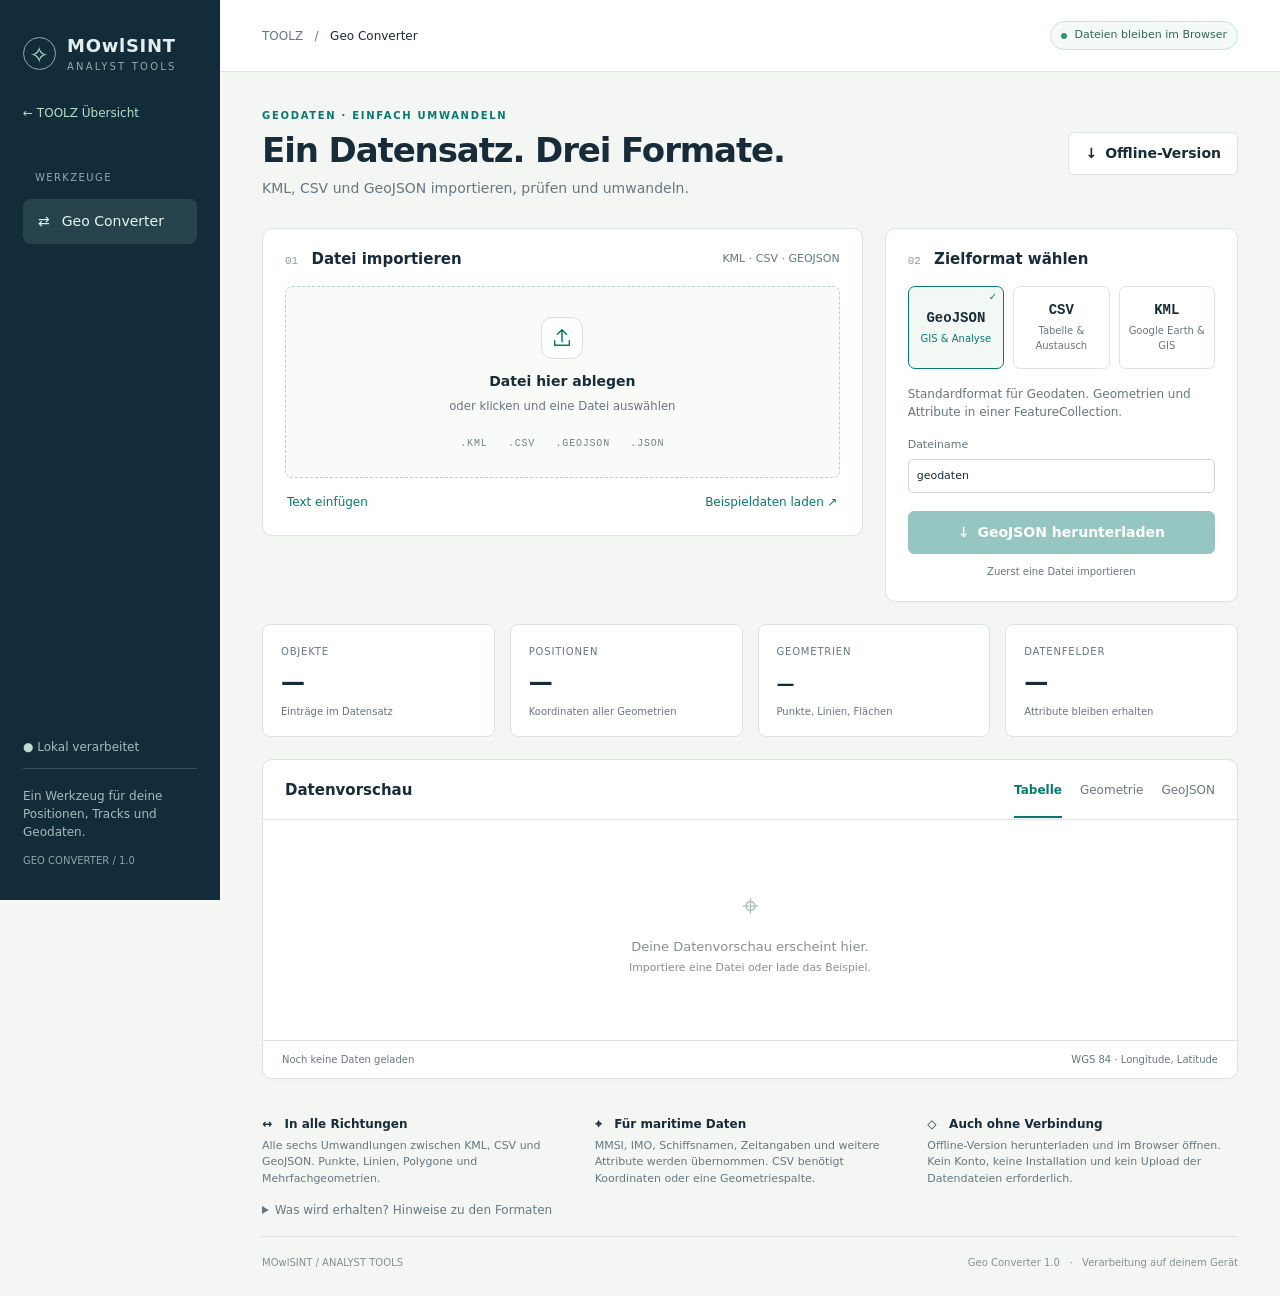
==== geo-converter/index.html @ c8c090a1 "Add Geo Converter for KML, CSV and GeoJSON to Toolz" ====
<!doctype html>
<html lang="de"><head><meta charset="utf-8"><meta name="viewport" content="width=device-width,initial-scale=1"><meta name="description" content="KML, CSV und GeoJSON im Browser umwandeln. Für Positionen, Schiffstracks und Geodaten. Auch offline."><title>MOwlSINT · Geo Converter</title>
<style>
:root{--ink:#172b38;--muted:#667780;--teal:#08796e;--mint:#e3f1eb;--line:#dce3e2;--paper:#f4f6f4;--orange:#e79540;--white:#fff;--nav:#122c39}*{box-sizing:border-box}body{margin:0;font:14px/1.5 system-ui,-apple-system,Segoe UI,sans-serif;color:var(--ink);background:var(--paper)}button,input,select,textarea{font:inherit}button,select{cursor:pointer}button{transition:background .15s,transform .15s}button:focus-visible,a:focus-visible,input:focus-visible,select:focus-visible,textarea:focus-visible{outline:3px solid #ecab61;outline-offset:3px}button:disabled{cursor:not-allowed;opacity:.42}button:hover:not(:disabled){filter:brightness(.96)}.layout{display:grid;grid-template-columns:220px 1fr;min-height:100vh}aside{background:var(--nav);color:#e5eeef;padding:32px 23px;display:flex;flex-direction:column;position:fixed;width:220px;inset:0 auto 0 0}.brand{display:flex;align-items:center;gap:11px;font-size:18px;letter-spacing:.04em;font-weight:750}.mark{width:33px;height:33px;border:1px solid #88afa7;border-radius:50%;display:grid;place-items:center;font-size:23px;color:#b4ddca}.brand small{display:block;font:10px/1.5 system-ui;letter-spacing:.22em;color:#97aaaF}.portal-link{color:inherit;text-decoration:none}.portal-link:hover{text-decoration:underline}.portal-back{display:block;font-size:12px;margin-top:30px;color:#b4ddca}.side-label{font-size:10px;letter-spacing:.14em;color:#93a8b2;margin:48px 12px 14px}.side-item{background:#26434b;color:#e5f6ee;padding:12px 15px;border-radius:7px;display:flex;gap:12px;align-items:center}.side-bottom{margin-top:auto;font-size:12px;color:#a9babe}.side-bottom p{padding-top:18px;border-top:1px solid #35505a}.badge{display:inline-flex;align-items:center;gap:7px;font-size:11px;border-radius:20px;padding:5px 10px;border:1px solid #cde0d9;color:#346558;background:#f4faf7}.badge:before{content:'';height:6px;width:6px;background:#339575;border-radius:50%}main{grid-column:2;min-width:0}header{height:72px;background:#fff;border-bottom:1px solid var(--line);padding:0 42px;display:flex;align-items:center;justify-content:space-between}.crumb{font-size:12px;color:var(--muted)}.crumb b{color:var(--ink);font-weight:500}.content{max-width:1450px;margin:auto;padding:36px 42px 26px}.eyebrow{font-size:10px;letter-spacing:.17em;color:var(--teal);font-weight:750;text-transform:uppercase}h1{font-size:34px;letter-spacing:-1.1px;margin:7px 0 7px;font-weight:650;line-height:1.2}.intro{display:flex;align-items:center;justify-content:space-between;gap:20px;margin-bottom:29px}.intro p{margin:0;color:var(--muted)}.btn{border:1px solid var(--line);background:#fff;color:var(--ink);padding:10px 16px;border-radius:6px;font-weight:600;display:inline-flex;align-items:center;justify-content:center;gap:8px;text-decoration:none}.btn.primary{background:var(--teal);border-color:var(--teal);color:white}.btn.ghost{background:transparent}.btn.small{padding:6px 11px;font-size:12px}.workspace{display:grid;grid-template-columns:minmax(0,1.7fr) minmax(290px,1fr);gap:22px;align-items:start}.card{background:#fff;border:1px solid var(--line);border-radius:10px;overflow:hidden;box-shadow:0 2px 2px #182e3903}.card-head{padding:19px 22px 16px;display:flex;justify-content:space-between;align-items:center;gap:15px}.card-head h2{font-size:15px;margin:0;font-weight:650}.step{color:#8b9c9f;font:11px ui-monospace,monospace;margin-right:8px}.card-body{padding:0 22px 22px}.drop{padding:30px 18px 25px;border:1.5px dashed #becfca;border-radius:7px;display:block;text-align:center;background:#f9fbf9;cursor:pointer}.drop.over{background:var(--mint);border-color:var(--teal)}.upload-icon{margin:0 auto 12px;width:42px;height:42px;border:1px solid #d7e3de;background:#fff;border-radius:11px;display:grid;place-items:center;color:var(--teal);font-size:24px}.drop strong{font-size:14px;display:block;font-weight:600}.drop small{display:block;margin:6px 0 15px;color:var(--muted)}.formats{font:10px ui-monospace,monospace;letter-spacing:.08em;color:#6f8581}.hidden{display:none!important}.upload-tools{display:flex;justify-content:space-between;align-items:center;margin-top:13px;gap:10px}.text-button{border:0;background:none;color:var(--teal);padding:2px;font-size:12px}.hint{font-size:11px;color:var(--muted)}.file-summary{margin-top:17px;padding:13px;background:#f4f8f5;border:1px solid #dce9df;border-radius:6px;display:flex;align-items:center;justify-content:space-between;gap:10px}.file-summary strong{font-size:12px;word-break:break-all}.file-summary small{display:block;color:var(--muted);font-size:11px;margin-top:2px}.status{font-size:12px;color:#376f5a}.notice{font-size:12px;background:#fff6e8;color:#82521b;border:1px solid #eed7b3;padding:12px 14px;border-radius:6px;margin-top:14px;white-space:pre-line;max-height:170px;overflow:auto}.notice.error{color:#8d3933;background:#fff0ed;border-color:#eecac2}.mapping{margin-top:17px;border-top:1px solid var(--line);padding-top:15px}.mapping h3{font-size:12px;margin:0 0 9px}.form-grid{display:grid;grid-template-columns:1fr 1fr;gap:10px}label.field{font-size:11px;color:var(--muted);display:grid;gap:5px}select,input[type=text]{border:1px solid #ccd6d4;border-radius:5px;background:white;color:var(--ink);padding:8px;width:100%;min-width:0}.mapping .btn{margin-top:12px}textarea{width:100%;min-height:130px;border:1px solid var(--line);border-radius:6px;padding:11px;resize:vertical;font:12px ui-monospace,monospace}.paste{margin-top:15px}.export-options{display:grid;grid-template-columns:repeat(3,1fr);gap:9px}.format{border:1px solid var(--line);background:white;border-radius:7px;padding:15px 5px;text-align:center;color:var(--muted)}.format strong{display:block;font:600 14px ui-monospace,monospace;color:var(--ink)}.format small{font-size:10px;display:block;margin-top:5px}.format.active{border:1.5px solid var(--teal);background:#f2f8f4;color:var(--teal);position:relative}.format.active:after{content:'✓';position:absolute;right:6px;top:2px;font-size:10px}.export-details{font-size:12px;color:var(--muted);margin:16px 0;min-height:36px}.export-field{margin-bottom:14px}.export-card .primary{width:100%;margin-top:4px}.export-foot{text-align:center;margin-top:10px;font-size:10px;color:var(--muted)}.stats{display:grid;grid-template-columns:repeat(4,1fr);gap:15px;margin:22px 0}.stat{border:1px solid var(--line);border-radius:8px;background:white;padding:15px 18px}.stat .label{font-size:10px;letter-spacing:.08em;text-transform:uppercase;color:var(--muted)}.stat strong{display:block;font-size:24px;font-weight:600;margin-top:3px}.stat small{font-size:10px;color:var(--muted)}.preview .card-head{border-bottom:1px solid var(--line);padding-bottom:0;align-items:center}.tabs{display:flex;gap:18px}.tab{border:0;background:none;color:var(--muted);padding:0 0 17px;font-size:12px;border-bottom:2px solid transparent}.tab.active{color:var(--teal);border-color:var(--teal);font-weight:600}.preview .card-head h2{padding-bottom:17px}.table-wrap{overflow:auto;max-height:340px;min-height:220px}table{border-collapse:collapse;width:100%;white-space:nowrap;font-size:12px;text-align:left}th{position:sticky;top:0;background:#f6f8f6;z-index:1;font-size:10px;letter-spacing:.03em;color:#677c80;font-weight:600}td,th{padding:11px 17px;border-bottom:1px solid #eef1ef;max-width:260px;text-overflow:ellipsis;overflow:hidden}td{font:11px ui-monospace,monospace}td:first-child{color:var(--muted)}.empty{display:grid;place-items:center;text-align:center;min-height:220px;color:#83928f;font-size:13px;padding:25px}.empty span{font-size:30px;color:#b0bfba;display:block;margin-bottom:9px}.preview-foot{display:flex;justify-content:space-between;padding:11px 19px;border-top:1px solid var(--line);font-size:10px;color:var(--muted);gap:15px}.code-preview{margin:0;padding:17px;font:11px/1.6 ui-monospace,monospace;white-space:pre-wrap;overflow:auto;max-height:340px;min-height:220px;background:#fafcfb}.geometry-view{position:relative;background:#f6f9f7;min-height:260px}.geometry-view svg{display:block;width:100%;height:285px}.geometry-note{position:absolute;bottom:10px;left:15px;font:10px ui-monospace,monospace;color:#627b74}.help{margin-top:22px;display:grid;grid-template-columns:repeat(3,1fr);gap:22px}.help div{padding:14px 0}.help h3{font-size:12px;margin:0 0 5px;font-weight:650}.help p{font-size:11px;color:var(--muted);margin:0}.footer{display:flex;justify-content:space-between;font-size:10px;color:#83928f;border-top:1px solid var(--line);padding-top:18px;margin-top:17px}.screen-reader{position:absolute;clip:rect(0,0,0,0);width:1px;height:1px;overflow:hidden}.busy{pointer-events:none;opacity:.6}details{font-size:12px;color:var(--muted)}summary{cursor:pointer}.rights{margin-top:10px;font-size:10px;color:#8fa4aa} @media(min-width:1600px){.content{padding-top:48px}}@media(max-width:1100px){aside{width:175px;padding:28px 16px}.layout{grid-template-columns:175px 1fr}.brand{font-size:15px}header{padding:0 25px}.content{padding:28px 25px}.workspace{grid-template-columns:minmax(0,1.3fr) minmax(260px,1fr)}.intro{align-items:flex-start}h1{font-size:29px}}@media(max-width:800px){aside{display:none}.layout{display:block}main{display:block}header{height:57px}.content{padding:25px 18px}.workspace{grid-template-columns:1fr}.intro{display:block}.intro>.btn{margin-top:15px}.stats{grid-template-columns:repeat(2,1fr);gap:10px}.help{grid-template-columns:1fr;gap:0}.tabs{gap:11px}.preview .card-head{padding:16px 13px 0}.card-head h2{font-size:13px}.tab{font-size:11px}.crumb{font-size:11px}.badge{font-size:10px}.footer{gap:15px}.stat{padding:12px 16px}}
</style></head><body>
<div class="layout"><aside><div class="brand"><div class="mark">✧</div><div>MOwlSINT<small>ANALYST TOOLS</small></div></div><a class="portal-link portal-back" href="../">← TOOLZ Übersicht</a><div class="side-label">WERKZEUGE</div><div class="side-item"><span aria-hidden="true">⇄</span> Geo Converter</div><div class="side-bottom"><span style="color:#bcddcf">●</span> Lokal verarbeitet<p>Ein Werkzeug für deine<br>Positionen, Tracks und Geodaten.</p><div class="rights">GEO CONVERTER / 1.0</div></div></aside>
<main><header><div class="crumb"><a class="portal-link" href="../">TOOLZ</a><span class="portal-link"> &nbsp; / &nbsp; </span><b>Geo Converter</b></div><span class="badge">Dateien bleiben im Browser</span></header><div class="content"><div class="intro"><div><div class="eyebrow">Geodaten · Einfach umwandeln</div><h1>Ein Datensatz. Drei Formate.</h1><p>KML, CSV und GeoJSON importieren, prüfen und umwandeln.</p></div><button class="btn" id="offline"><span aria-hidden="true">↓</span> Offline-Version</button></div>
<div class="workspace"><section class="card"><div class="card-head"><h2><span class="step">01</span> Datei importieren</h2><span class="hint">KML · CSV · GEOJSON</span></div><div class="card-body"><label class="drop" id="drop" for="file"><div class="upload-icon" aria-hidden="true"><svg width="22" height="22" viewBox="0 0 24 24" fill="none" stroke="currentColor" stroke-width="1.6" stroke-linecap="round" stroke-linejoin="round"><path d="M12 16V3m-5 5 5-5 5 5M4 15v5h16v-5"/></svg></div><strong>Datei hier ablegen</strong><small>oder klicken und eine Datei auswählen</small><span class="formats">.KML &nbsp; .CSV &nbsp; .GEOJSON &nbsp; .JSON</span><input class="screen-reader" type="file" id="file" accept=".kml,.csv,.geojson,.json,application/json"></label><div class="upload-tools"><button class="text-button" id="pasteToggle">Text einfügen</button><button class="text-button" id="demo">Beispieldaten laden ↗</button></div><div id="paste" class="paste hidden"><label class="field" for="pasteText">KML-, CSV- oder GeoJSON-Text</label><textarea id="pasteText" spellcheck="false" placeholder="Daten hier einfügen …"></textarea><button class="btn small" id="pasteLoad">Text einlesen</button></div><div id="fileSummary" class="file-summary hidden"><div><strong id="fileName"></strong><small id="fileMeta"></small></div><button class="text-button" id="clear" aria-label="Datei entfernen">Entfernen ×</button></div><div id="message" class="hidden" role="status" aria-live="polite"></div><div id="mapping" class="mapping hidden"><h3>CSV-Spalten zuordnen</h3><p class="hint" id="mappingHint"></p><div class="form-grid"><label class="field">Längengrad (Longitude)<select id="lon"></select></label><label class="field">Breitengrad (Latitude)<select id="lat"></select></label><label class="field">Höhe, optional<select id="alt"></select></label><label class="field">Trennzeichen<select id="inputDelimiter"><option value="auto">Automatisch</option><option value=",">Komma</option><option value=";">Semikolon</option><option value="&#9;">Tabulator</option></select></label></div><button class="btn small" id="applyMapping">Zuordnung anwenden</button></div></div></section>
<section class="card export-card"><div class="card-head"><h2><span class="step">02</span> Zielformat wählen</h2></div><div class="card-body"><div class="export-options" role="group" aria-label="Zielformat"><button class="format active" data-format="geojson" aria-pressed="true"><strong>GeoJSON</strong><small>GIS & Analyse</small></button><button class="format" data-format="csv" aria-pressed="false"><strong>CSV</strong><small>Tabelle & Austausch</small></button><button class="format" data-format="kml" aria-pressed="false"><strong>KML</strong><small>Google Earth & GIS</small></button></div><p class="export-details" id="formatDescription"></p><label class="field export-field">Dateiname<input type="text" id="outputName" value="geodaten" maxlength="180"></label><div id="csvOptions" class="hidden"><label class="field export-field">CSV-Trennzeichen<select id="outputDelimiter"><option value=";">Semikolon (Excel DE)</option><option value=",">Komma</option><option value="&#9;">Tabulator</option></select></label></div><button class="btn primary" id="download" disabled><span aria-hidden="true">↓</span> <span id="downloadLabel">GeoJSON herunterladen</span></button><div class="export-foot" id="exportFoot">Zuerst eine Datei importieren</div></div></section></div>
<div class="stats"><div class="stat"><span class="label">Objekte</span><strong id="nFeatures">—</strong><small>Einträge im Datensatz</small></div><div class="stat"><span class="label">Positionen</span><strong id="nPoints">—</strong><small>Koordinaten aller Geometrien</small></div><div class="stat"><span class="label">Geometrien</span><strong id="nTypes" style="font-size:18px;min-height:36px;padding-top:6px">—</strong><small id="typeDetail">Punkte, Linien, Flächen</small></div><div class="stat"><span class="label">Datenfelder</span><strong id="nFields">—</strong><small>Attribute bleiben erhalten</small></div></div>
<section class="card preview"><div class="card-head"><h2>Datenvorschau</h2><div class="tabs" role="tablist" aria-label="Datenvorschau"><button class="tab active" role="tab" aria-selected="true" data-tab="table" id="tab-table" aria-controls="panel-table">Tabelle</button><button class="tab" role="tab" aria-selected="false" data-tab="geometry" id="tab-geometry" aria-controls="panel-geometry">Geometrie</button><button class="tab" role="tab" aria-selected="false" data-tab="json" id="tab-json" aria-controls="panel-json">GeoJSON</button></div></div><div id="panel-table" role="tabpanel" aria-labelledby="tab-table"><div class="empty"><div><span aria-hidden="true">⌖</span>Deine Datenvorschau erscheint hier.<br><small>Importiere eine Datei oder lade das Beispiel.</small></div></div></div><div id="panel-geometry" role="tabpanel" aria-labelledby="tab-geometry" class="hidden geometry-view"></div><pre id="panel-json" role="tabpanel" aria-labelledby="tab-json" class="hidden code-preview"></pre><div class="preview-foot"><span id="previewCount">Noch keine Daten geladen</span><span>WGS 84 · Longitude, Latitude</span></div></section>
<div class="help"><div><h3>↔ &nbsp; In alle Richtungen</h3><p>Alle sechs Umwandlungen zwischen KML, CSV und GeoJSON. Punkte, Linien, Polygone und Mehrfachgeometrien.</p></div><div><h3>⌖ &nbsp; Für maritime Daten</h3><p>MMSI, IMO, Schiffsnamen, Zeitangaben und weitere Attribute werden übernommen. CSV benötigt Koordinaten oder eine Geometriespalte.</p></div><div><h3>◇ &nbsp; Auch ohne Verbindung</h3><p>Offline-Version herunterladen und im Browser öffnen. Kein Konto, keine Installation und kein Upload der Datendateien erforderlich.</p></div></div><details><summary>Was wird erhalten? Hinweise zu den Formaten</summary><p>Geometrien und Attribute werden übernommen. Die Austausch-CSV enthält <code>__geometry</code> und <code>__properties</code> als JSON sowie lesbare Attributspalten. Eine Zeile entspricht einem Objekt, auch bei Linien und Polygonen. Die JSON-Spalten sind beim erneuten Import maßgeblich und erhalten verschachtelte Werte und Datentypen. <code>longitude</code>, <code>latitude</code> und <code>altitude</code> stehen bei Punkten zusätzlich bereit.</p><p>KML-ExtendedData, Zeitstempel und gx:Track-Zeitangaben werden eingelesen. KML-Ausgaben speichern Attribute zusätzlich in einem eigenen ExtendedData-Feld, um sie beim Rückimport wiederherzustellen. KML-Stile, Icons, Overlays, Touren, Ansichten und Ordnerstruktur werden nicht rekonstruiert. Externe NetworkLinks werden nicht geladen. CSV-Spalten mit fehlenden oder ungültigen Koordinaten führen zu einer Fehlermeldung; Zeilen werden nicht stillschweigend ausgelassen. IDs und MMSI aus CSV bleiben Text.</p><p>Koordinaten müssen WGS 84 in Dezimalgrad sein. Komma als Dezimaltrennzeichen ist in CSV zulässig, wenn der Wert korrekt durch Semikolon, Tabulator oder Anführungszeichen abgegrenzt ist. DMS- und projizierte Koordinaten werden nicht automatisch umgerechnet. Linien werden nicht automatisch aus einzelnen AIS-Positionen gebildet. Vorschau: maximal 100 Tabellenzeilen und 12.000 Positionen in der schematischen Geometrieansicht; der Export enthält alle Daten. KMZ wird nicht unterstützt. Maximal 30 MB pro Datei.</p></details><footer class="footer"><span>MOwlSINT / ANALYST TOOLS</span><span>Geo Converter 1.0 &nbsp; · &nbsp; Verarbeitung auf deinem Gerät</span></footer></div></main></div>
<script>
'use strict';
const Geo=(()=>{
const fail=s=>{throw Error(s)},obj=o=>o!==null&&typeof o==='object'&&!Array.isArray(o);
const reserved=['__geometry','__properties','__id','__feature_extra','longitude','latitude','altitude','geometry_type'];
const xml=s=>String(s??'').replace(/[<>&"']/g,c=>({'<':'&lt;','>':'&gt;','&':'&amp;','"':'&quot;',"'":'&apos;'}[c]));
function validateGeometry(g){if(g===null)return;if(!obj(g))fail('Ungültige Geometrie.');
 const pos=c=>{if(!Array.isArray(c)||c.length<2||c.length>3||c.some(n=>typeof n!=='number'||!Number.isFinite(n)))fail('Koordinaten müssen zwei oder drei endliche Zahlen enthalten.');if(Math.abs(c[0])>180||Math.abs(c[1])>90)fail('Koordinaten außerhalb von WGS 84: Longitude ±180°, Latitude ±90°.');};
 const line=c=>{if(!Array.isArray(c)||c.length<2)fail('Eine Linie benötigt mindestens zwei Positionen.');c.forEach(pos)};
 const poly=c=>{if(!Array.isArray(c)||!c.length)fail('Polygon ohne Ringe.');c.forEach(r=>{if(!Array.isArray(r)||r.length<4)fail('Ein Polygonring benötigt mindestens vier Positionen.');r.forEach(pos);if(JSON.stringify(r[0])!==JSON.stringify(r.at(-1)))fail('Polygonring ist nicht geschlossen.');})};
 const many=(c,fn)=>{if(!Array.isArray(c)||!c.length)fail('Leere Mehrfachgeometrie.');c.forEach(fn)};
 switch(g.type){case'Point':pos(g.coordinates);break;case'MultiPoint':many(g.coordinates,pos);break;case'LineString':line(g.coordinates);break;case'MultiLineString':many(g.coordinates,line);break;case'Polygon':poly(g.coordinates);break;case'MultiPolygon':many(g.coordinates,poly);break;case'GeometryCollection':if(!Array.isArray(g.geometries))fail('GeometryCollection ohne Geometrien.');g.geometries.forEach(x=>{if(x===null)fail('Null-Geometrie in GeometryCollection.');validateGeometry(x)});break;default:fail('Nicht unterstützte Geometrie: '+g.type)}
}
function collection(value){let fc;if(value?.type==='FeatureCollection'){fc=value;if(!Array.isArray(fc.features))fail('FeatureCollection ohne Feature-Liste.')}else if(value?.type==='Feature')fc={type:'FeatureCollection',features:[value]};else fc={type:'FeatureCollection',features:[{type:'Feature',properties:{},geometry:value}]};
 if(fc.crs)fail('GeoJSON mit explizitem CRS: Bitte zuerst in WGS 84 / RFC 7946 umprojizieren und crs entfernen.');
 if(!fc.features.length)fail('Die Datei enthält keine Objekte.');fc.features.forEach((f,i)=>{try{if(f.type!=='Feature'||!('geometry'in f))fail('Ungültiges Feature.');if(f.properties!==null&&!obj(f.properties))fail('Attribute müssen ein Objekt oder null sein.');if('id'in f&&typeof f.id!=='string'&&typeof f.id!=='number')fail('Feature-ID muss Text oder Zahl sein.');validateGeometry(f.geometry)}catch(e){fail('Objekt '+(i+1)+': '+e.message)}});return fc;
}
function csvRows(text,delimiter){const rows=[];let row=[],value='',quoted=false,closed=false,start=true;text=text.replace(/^\uFEFF/,'');
 for(let i=0;i<text.length;i++){const c=text[i];if(quoted){if(c==='"'){if(text[i+1]==='"'){value+='"';i++}else{quoted=false;closed=true}}else value+=c;continue}if(c==='"'){if(!start)fail('CSV: Anführungszeichen innerhalb eines ungeschützten Feldes.');quoted=true;start=false;continue}if(c===delimiter){row.push(value);value='';closed=false;start=true}else if(c==='\n'||c==='\r'){if(c==='\r'&&text[i+1]==='\n')i++;row.push(value);if(row.some(x=>x!==''))rows.push(row);row=[];value='';closed=false;start=true}else{if(closed)fail('CSV: Zeichen nach schließendem Anführungszeichen.');value+=c;start=false}}
 if(quoted)fail('CSV: Nicht geschlossenes Anführungszeichen.');row.push(value);if(row.some(x=>x!==''))rows.push(row);return rows;
}
function readCSV(text,delimiter='auto'){if(delimiter==='auto'){let best=-Infinity;for(const d of [',',';','\t']){try{const rs=csvRows(text,d);if(!rs.length)continue;const n=rs[0].length;const same=rs.slice(1,21).filter(r=>r.length===n).length;const score=n>1?same*10+n:-100;if(score>best){best=score;delimiter=d}}catch{}}if(delimiter==='auto')delimiter=','}
 const rows=csvRows(text,delimiter);if(rows.length<2)fail('CSV benötigt eine Kopfzeile und mindestens eine Datenzeile.');const headers=rows.shift().map(s=>s.trim());if(headers.some(h=>!h))fail('CSV enthält einen leeren Spaltennamen.');if(new Set(headers).size!==headers.length)fail('CSV enthält doppelte Spaltennamen.');const data=rows.map((r,i)=>{if(r.length!==headers.length)fail('CSV-Datensatz '+(i+1)+': '+r.length+' statt '+headers.length+' Spalten.');return Object.fromEntries(headers.map((h,j)=>[h,r[j]]))});return{headers,data,delimiter};
}
const guess=(hs,names)=>hs.find(h=>names.includes(h.toLowerCase().replace(/[ _-]/g,'')))||'';
function suggest(h){return{lon:guess(h,['longitude','lon','lng','long','x']),lat:guess(h,['latitude','lat','y']),alt:guess(h,['altitude','alt','elevation','height','z'])}}
function fromCSV(csv,mapping=suggest(csv.headers)){const jsonGeom=csv.headers.includes('__geometry'),genericGeom=guess(csv.headers,['geometry','geometryjson','geojson']);if(!jsonGeom&&!genericGeom&&(!mapping.lon||!mapping.lat))fail('Keine Positionsspalten erkannt. Bitte Longitude und Latitude zuordnen. Schiffsstammdaten ohne Positionen lassen sich nicht in Geodaten umwandeln.');if(mapping.lon&&mapping.lon===mapping.lat&&!jsonGeom&&!genericGeom)fail('Longitude und Latitude müssen verschiedene Spalten sein.');
 const features=csv.data.map((r,i)=>{try{let g,p,id,extra={};if(jsonGeom||genericGeom){const raw=r[jsonGeom?'__geometry':genericGeom];if(!raw.trim())fail('Leere Geometriespalte.');g=JSON.parse(raw);if(g?.type==='Feature')fail('Die Geometriespalte muss ein Geometry-Objekt enthalten, kein Feature.')}else{const num=s=>{const v=String(s).trim();if(!/^[+-]?(?:\d+(?:[.,]\d*)?|[.,]\d+)(?:e[+-]?\d+)?$/i.test(v))fail('Ungültige oder fehlende Koordinate: '+v);return Number(v.replace(',','.'))};g={type:'Point',coordinates:[num(r[mapping.lon]),num(r[mapping.lat])]};if(mapping.alt&&r[mapping.alt].trim())g.coordinates.push(num(r[mapping.alt]))}
 if(csv.headers.includes('__properties')){p=JSON.parse(r.__properties);if(p!==null&&!obj(p))fail('__properties muss ein JSON-Objekt oder null sein.')}else{p=Object.fromEntries(csv.headers.filter(h=>h!==(jsonGeom?'__geometry':genericGeom)).map(h=>[h,r[h]]))}
 if(csv.headers.includes('__id')&&r.__id!=='')id=JSON.parse(r.__id);if(csv.headers.includes('__feature_extra')&&r.__feature_extra!==''){extra=JSON.parse(r.__feature_extra);if(!obj(extra))fail('__feature_extra muss ein Objekt sein.')}
 return{...extra,type:'Feature',...(id!==undefined?{id}:{}),properties:p,geometry:g};}catch(e){fail('CSV-Datensatz '+(i+1)+': '+e.message)}});return collection({type:'FeatureCollection',features});
}
function toCSV(fc,d=';'){const keys=[...new Set(fc.features.flatMap(f=>Object.keys(f.properties||{})))];const labels=keys.map(k=>reserved.includes(k)||k.startsWith('property:')?'property:'+k:k);const headers=[...reserved,...labels];const cell=v=>'"'+String(v??'').replace(/"/g,'""')+'"';const display=v=>obj(v)||Array.isArray(v)?JSON.stringify(v):v===null?'':String(v??'');const rows=fc.features.map(f=>{const g=f.geometry,c=g?.type==='Point'?g.coordinates:[];const extra=Object.fromEntries(Object.entries(f).filter(([k])=>!['type','id','properties','geometry'].includes(k)));return[JSON.stringify(g),JSON.stringify(f.properties),'id'in f?JSON.stringify(f.id):'',Object.keys(extra).length?JSON.stringify(extra):'',...Array.from({length:3},(_,i)=>c[i]??''),g?.type||'null',...keys.map(k=>display(f.properties?.[k]))]});return'\uFEFF'+[headers,...rows].map(r=>r.map(cell).join(d)).join('\r\n')+'\r\n';}
const children=(el,n)=>Array.from(el.children||[]).filter(c=>c.localName===n),first=(el,n)=>children(el,n)[0],txt=(el,n)=>first(el,n)?.textContent??'',desc=(el,n)=>Array.from(el.getElementsByTagNameNS('*',n));
function fromKML(text){if(/<!DOCTYPE|<!ENTITY/i.test(text))fail('KML mit DTD/Entities wird nicht unterstützt.');const doc=new DOMParser().parseFromString(text,'application/xml');if(desc(doc,'parsererror').length||doc.documentElement.localName!=='kml')fail('Ungültige KML-Datei. Erwartet wird ein kml-Wurzelelement.');const warnings=[];if(desc(doc,'NetworkLink').length)warnings.push('NetworkLinks werden nicht geladen.');if(desc(doc,'GroundOverlay').length||desc(doc,'ScreenOverlay').length)warnings.push('Overlays werden nicht übernommen.');warnings.push('KML-Stile, Ansichten und Ordnerstruktur werden nicht rekonstruiert.');
 const coords=el=>{const t=txt(el,'coordinates').trim();if(!t)fail('KML-Geometrie ohne Koordinaten.');return t.split(/\s+/).map(s=>s.split(',').map(v=>{if(!v.trim())fail('Leere KML-Koordinate.');return Number(v)}))};
 function geom(el){switch(el.localName){case'Point':{const c=coords(el);if(c.length!==1)fail('KML-Punkt enthält mehrere Positionen.');return{type:'Point',coordinates:c[0]}}case'LineString':return{type:'LineString',coordinates:coords(el)};case'Polygon':{const outer=first(el,'outerBoundaryIs'),inner=children(el,'innerBoundaryIs');if(!outer||!first(outer,'LinearRing'))fail('KML-Polygon ohne Außenring.');return{type:'Polygon',coordinates:[coords(first(outer,'LinearRing')),...inner.map(r=>{if(!first(r,'LinearRing'))fail('KML-Innenring fehlt.');return coords(first(r,'LinearRing'))})]}}case'MultiGeometry':return{type:'GeometryCollection',geometries:Array.from(el.children).map(geom)};case'Track':return{type:'LineString',coordinates:children(el,'coord').map(c=>c.textContent.trim().split(/\s+/).map(Number))};case'MultiTrack':return{type:'MultiLineString',coordinates:children(el,'Track').map(t=>geom(t).coordinates)};default:fail('Nicht unterstützte KML-Geometrie: '+el.localName)}}
 const names=['Point','LineString','Polygon','MultiGeometry','Track','MultiTrack'];const features=desc(doc,'Placemark').map((pm,i)=>{try{let p=Object.fromEntries(['name','description','address'].filter(k=>first(pm,k)).map(k=>[k,txt(pm,k)]));const ts=first(pm,'TimeStamp'),span=first(pm,'TimeSpan');if(ts)p.timestamp=txt(ts,'when');if(span)p.timespan={begin:txt(span,'begin'),end:txt(span,'end')};let saved;
 for(const ex of children(pm,'ExtendedData')){for(const d of children(ex,'Data')){const k=d.getAttribute('name');if(k==='__mowlsint_feature_v1'){try{const v=JSON.parse(txt(d,'value'));if(v?.format==='mowlsint-feature-v1'&&Object.hasOwn(v,'properties'))saved=v;else p[k]=txt(d,'value')}catch{p[k]=txt(d,'value')}}else if(k!==null)p=Object.fromEntries([...Object.entries(p),[k,txt(d,'value')]])}for(const sd of desc(ex,'SimpleData')){const k=sd.getAttribute('name');if(k!==null)p=Object.fromEntries([...Object.entries(p),[k,sd.textContent]])}}
 const els=Array.from(pm.children).filter(c=>names.includes(c.localName));if(els.length>1)fail('Mehrere Hauptgeometrien in einem Placemark; bitte MultiGeometry verwenden.');let g=els.length?geom(els[0]):null;
 const tracks=desc(pm,'Track');if(tracks.length){const times=tracks.map(t=>children(t,'when').map(w=>w.textContent));p.coordTimes=times.length===1?times[0]:times;tracks.forEach((t,j)=>{if(times[j].length!==children(t,'coord').length)warnings.push('Placemark '+(i+1)+': Anzahl der Track-Zeitangaben weicht von Positionen ab.')})}
 let id=pm.hasAttribute('id')?pm.getAttribute('id'):undefined;let extra={};if(saved){p=saved.properties;id=saved.id;extra=saved.extra||{};if(saved.geometryType){g=restoreGeometry(g,saved.geometryType)}}
 return{...extra,type:'Feature',...(id!==undefined?{id}:{}),properties:p,geometry:g};}catch(e){fail('KML-Placemark '+(i+1)+': '+e.message)}});const fc=collection({type:'FeatureCollection',features});if(fc.features.some(f=>f.geometry===null))warnings.push('Einige Placemarks enthalten keine Geometrie; sie bleiben als Objekte ohne Position erhalten.');return{fc,warnings};
}
function typeShape(g){if(!g)return null;return{type:g.type,...(g.type==='GeometryCollection'?{children:g.geometries.map(typeShape)}:{})}}
function restoreGeometry(g,s){if(!g||!s)return g;if(s.type==='GeometryCollection'){if(g.type!=='GeometryCollection')fail('KML-Geometriestruktur widerspricht den Metadaten.');return{type:s.type,geometries:g.geometries.map((v,i)=>restoreGeometry(v,s.children[i]))}}if(['MultiPoint','MultiLineString','MultiPolygon'].includes(s.type)){if(g.type!=='GeometryCollection')fail('KML-Mehrfachgeometrie fehlt.');return{type:s.type,coordinates:g.geometries.map(x=>x.coordinates)}}return g}
function toKML(fc){const tuple=c=>c.join(','),coords=cs=>cs.map(tuple).join(' ');function gxml(g){if(!g)return'';switch(g.type){case'Point':return'<Point><coordinates>'+tuple(g.coordinates)+'</coordinates></Point>';case'LineString':return'<LineString><coordinates>'+coords(g.coordinates)+'</coordinates></LineString>';case'Polygon':return'<Polygon>'+g.coordinates.map((r,i)=>'<'+(i?'inner':'outer')+'BoundaryIs><LinearRing><coordinates>'+coords(r)+'</coordinates></LinearRing></'+(i?'inner':'outer')+'BoundaryIs>').join('')+'</Polygon>';case'GeometryCollection':return'<MultiGeometry>'+g.geometries.map(gxml).join('')+'</MultiGeometry>';default:{const t={MultiPoint:'Point',MultiLineString:'LineString',MultiPolygon:'Polygon'}[g.type];if(!t)fail('Geometrie kann nicht in KML gespeichert werden.');return'<MultiGeometry>'+g.coordinates.map(c=>gxml({type:t,coordinates:c})).join('')+'</MultiGeometry>'}}}
 const validTime=s=>typeof s==='string'&&/^\d{4}-\d{2}-\d{2}T\d{2}:\d{2}:\d{2}(?:\.\d+)?Z$/.test(s)&&Number.isFinite(Date.parse(s));
 const marks=fc.features.map((f,i)=>{const p=f.properties||{},extra=Object.fromEntries(Object.entries(f).filter(([k])=>!['type','id','properties','geometry'].includes(k)));const saved={format:'mowlsint-feature-v1',properties:f.properties,...('id'in f?{id:f.id}:{}),extra,geometryType:typeShape(f.geometry)};const data=Object.entries(p).filter(([k])=>k!=='__mowlsint_feature_v1').map(([k,v])=>'<Data name="'+xml(k)+'"><value>'+xml(obj(v)||Array.isArray(v)?JSON.stringify(v):v)+'</value></Data>').join('');const name=p.name??p.NAME??p.Name??('Objekt '+(i+1));const timestamp=p.timestamp??p.time??(validTime(p.name)?p.name:undefined);return'<Placemark><name>'+xml(name)+'</name>'+('description'in p?'<description>'+xml(p.description)+'</description>':'')+(validTime(timestamp)?'<TimeStamp><when>'+xml(timestamp)+'</when></TimeStamp>':'')+'<ExtendedData>'+data+'<Data name="__mowlsint_feature_v1"><value>'+xml(JSON.stringify(saved))+'</value></Data></ExtendedData>'+gxml(f.geometry)+'</Placemark>'});return'<?xml version="1.0" encoding="UTF-8"?>\n<kml xmlns="http://www.opengis.net/kml/2.2"><Document><name>MOwlSINT Geo Converter</name>'+marks.join('\n')+'</Document></kml>';
}
function positions(g,out=[]){if(!g)return out;if(g.type==='GeometryCollection'){g.geometries.forEach(x=>positions(x,out));return out}const visit=c=>{if(typeof c[0]==='number')out.push(c);else c.forEach(visit)};visit(g.coordinates);return out}
return{collection,readCSV,suggest,fromCSV,toCSV,fromKML,toKML,positions,validateGeometry};})();
const $=id=>document.getElementById(id);let state={fc:null,csv:null,raw:'',source:'',fileName:'',bytes:0,format:'geojson',warnings:[]};
function message(text,error=false){$('message').className=text?'notice'+(error?' error':''):'hidden';$('message').textContent=text}
function number(n){return n.toLocaleString('de-DE')}
function reset(){state.fc=null;state.csv=null;state.raw='';state.warnings=[];$('file').value='';$('fileSummary').classList.add('hidden');$('mapping').classList.add('hidden');message('');render()}
function populateMapping(csv){const map=Geo.suggest(csv.headers);for(const k of ['lon','lat','alt']){const s=$(k);s.replaceChildren(new Option(k==='alt'?'Keine':'Bitte wählen',''));csv.headers.forEach(h=>s.add(new Option(h,h)));s.value=map[k]||''}$('mapping').classList.remove('hidden');$('inputDelimiter').value='auto';$('mappingHint').textContent=csv.headers.includes('__geometry')?'Austausch-CSV erkannt. __geometry und __properties sind für den Import maßgeblich.':'Koordinaten in Dezimalgrad. Alle übrigen Spalten bleiben als Attribute erhalten.';return map}
async function load(text,name='eingefuegte-daten',bytes){state.fc=null;state.csv=null;state.warnings=[];state.raw=text;state.fileName=name;state.bytes=bytes??new Blob([text]).size;message('');$('mapping').classList.add('hidden');$('fileSummary').classList.remove('hidden');$('fileName').textContent=name;$('outputName').value=name.replace(/\.(csv|kml|geojson|json)$/i,'')||'geodaten';
 try{const clean=text.replace(/^\uFEFF/,'').trim();if(!clean)throw Error('Die Datei ist leer.');if(clean.startsWith('<')){state.source='KML';const r=Geo.fromKML(clean);state.fc=r.fc;state.warnings=r.warnings}else if(clean.startsWith('{')||clean.startsWith('[')){state.source='GeoJSON';state.fc=Geo.collection(JSON.parse(clean))}else{state.source='CSV';state.csv=Geo.readCSV(text);const map=populateMapping(state.csv);state.fc=Geo.fromCSV(state.csv,map)}if(state.fc.features.some(f=>!f.geometry))state.warnings.push('Objekte ohne Geometrie werden mitgeführt.');message([...new Set(state.warnings)].join('\n'));}catch(e){message(e.message,true)}$('fileMeta').textContent=state.source+' · '+number(state.bytes)+' Bytes'+(state.csv?' · '+number(state.csv.data.length)+' Datensätze':'');render();}
async function fileLoad(file){if(!file)return;if(file.size>30*1024*1024){reset();message('Datei zu groß. Maximal 30 MB pro Datei.',true);return}document.body.classList.add('busy');try{await load(await file.text(),file.name,file.size)}catch(e){message('Datei konnte nicht gelesen werden: '+e.message,true)}finally{document.body.classList.remove('busy')}}
function setFormat(fmt){state.format=fmt;document.querySelectorAll('[data-format]').forEach(b=>{b.classList.toggle('active',b.dataset.format===fmt);b.setAttribute('aria-pressed',String(b.dataset.format===fmt))});$('csvOptions').classList.toggle('hidden',fmt!=='csv');$('formatDescription').textContent={geojson:'Standardformat für Geodaten. Geometrien und Attribute in einer FeatureCollection.',csv:'Eine Zeile pro Objekt. Koordinaten, Attribute und JSON-Spalten für den vollständigen Rückimport.',kml:'Geometrien und Attribute für Google Earth und GIS. Ohne Rekonstruktion von KML-Stilen.'}[fmt];$('downloadLabel').textContent={geojson:'GeoJSON',csv:'CSV',kml:'KML'}[fmt]+' herunterladen'}
function exportText(){if(!state.fc)throw Error('Zuerst gültige Geodaten importieren.');return state.format==='csv'?Geo.toCSV(state.fc,$('outputDelimiter').value):state.format==='kml'?Geo.toKML(state.fc):JSON.stringify(state.fc,null,2)}
function save(text,name,mime){const url=URL.createObjectURL(new Blob([text],{type:mime})),a=document.createElement('a');a.href=url;a.download=name;document.body.append(a);a.click();a.remove();setTimeout(()=>URL.revokeObjectURL(url),30000)}
function tablePreview(){const wrap=document.createElement('div');wrap.className='table-wrap';const table=document.createElement('table'),head=document.createElement('thead'),tr=document.createElement('tr'),body=document.createElement('tbody');const fs=state.fc?.features;const keys=fs?[...new Set(fs.flatMap(f=>Object.keys(f.properties||{})))]:state.csv?.headers||[];const shown=keys.slice(0,24);const hs=fs?['#','Geometrie','Longitude','Latitude',...shown]:['#',...shown];for(const h of hs){const th=document.createElement('th');th.textContent=h;tr.append(th)}head.append(tr);(fs||state.csv.data).slice(0,100).forEach((f,i)=>{const row=document.createElement('tr');const c=fs&&f.geometry?.type==='Point'?f.geometry.coordinates:[];const vals=fs?[i+1,f.geometry?.type||'Ohne Geometrie',c[0]??'—',c[1]??'—',...shown.map(k=>f.properties?.[k])]:[i+1,...shown.map(k=>f[k])];for(const v of vals){const td=document.createElement('td');td.textContent=v===null?'null':typeof v==='object'?JSON.stringify(v):String(v??'');td.title=td.textContent;row.append(td)}body.append(row)});table.append(head,body);wrap.append(table);$('panel-table').replaceChildren(wrap);return keys}
function render(){const fc=state.fc,fs=fc?.features;let all=[],types=[];if(fs){fs.forEach(f=>Geo.positions(f.geometry,all));types=[...new Set(fs.map(f=>f.geometry?.type||'Ohne Geometrie'))]}
 $('download').disabled=!fc;$('nFeatures').textContent=fs?number(fs.length):state.csv?number(state.csv.data.length):'—';$('nPoints').textContent=fs?number(all.length):'—';$('nTypes').textContent=types.length?types.map(t=>({Point:'Punkte',LineString:'Linien',Polygon:'Flächen',MultiPoint:'Multipunkte',MultiLineString:'Multilinien',MultiPolygon:'Multiflächen',GeometryCollection:'Sammlung'}[t]||t)).join(' · '):'—';$('nTypes').style.fontSize=types.length>2?'12px':'18px';let keys=[];if(fs||state.csv)keys=tablePreview();else $('panel-table').innerHTML='<div class="empty"><div><span aria-hidden="true">⌖</span>Deine Datenvorschau erscheint hier.<br><small>Importiere eine Datei oder lade das Beispiel.</small></div></div>';$('nFields').textContent=fs||state.csv?number(keys.length):'—';$('previewCount').textContent=fs||state.csv?number((fs||state.csv.data).length)+' Einträge · Vorschau: erste '+Math.min(100,(fs||state.csv.data).length)+' · '+Math.min(keys.length,24)+' Attributspalten':'Noch keine Daten geladen';$('exportFoot').textContent=fc?number(fs.length)+' Objekte · Vollständiger Datensatz':state.csv?'Koordinaten fehlen oder sind ungültig':'Zuerst eine Datei importieren';if(fc){const preview={type:'FeatureCollection',features:fs.slice(0,3)};let t=JSON.stringify(preview,null,2);if(t.length>35000)t=t.slice(0,35000)+'\n… Vorschau gekürzt';if(fs.length>3)t+='\n\n// Vorschau: 3 von '+fs.length+' Objekten; Export enthält alle.';$('panel-json').textContent=t}else $('panel-json').textContent='Keine gültigen Geodaten geladen.';drawGeometry(all);}
function drawGeometry(all){const panel=$('panel-geometry');panel.replaceChildren();if(!all.length){panel.innerHTML='<div class="empty">Keine Geometrie verfügbar.</div>';return}let minX=Infinity,maxX=-Infinity,minY=Infinity,maxY=-Infinity;for(const c of all){minX=Math.min(minX,c[0]);maxX=Math.max(maxX,c[0]);minY=Math.min(minY,c[1]);maxY=Math.max(maxY,c[1])}let dx=maxX-minX||.01,dy=maxY-minY||.01;const project=c=>[35+(c[0]-minX)/dx*930,235-(c[1]-minY)/dy*205],ns='http://www.w3.org/2000/svg',svg=document.createElementNS(ns,'svg');svg.setAttribute('viewBox','0 0 1000 285');svg.setAttribute('role','img');svg.setAttribute('aria-label','Schematische Geometrieansicht in Längen- und Breitengraden, ohne Basiskarte.');const elem=(n,attrs)=>{const e=document.createElementNS(ns,n);Object.entries(attrs).forEach(([k,v])=>e.setAttribute(k,v));svg.append(e);return e};for(let i=0;i<=10;i++)elem('line',{x1:35+i*93,x2:35+i*93,y1:20,y2:245,stroke:'#e1e9e4','stroke-width':1});for(let i=0;i<=4;i++)elem('line',{x1:35,x2:965,y1:30+i*51,y2:30+i*51,stroke:'#e1e9e4'});let budget=12000;function draw(g){if(!g||budget<=0)return;const pts=cs=>{const sample=cs.slice(0,budget);budget-=sample.length;return sample.map(c=>project(c).join(',')).join(' ')};switch(g.type){case'Point':{budget--;const [cx,cy]=project(g.coordinates);elem('circle',{cx,cy,r:3.3,fill:'#0b8372',opacity:.65});break}case'MultiPoint':g.coordinates.forEach(c=>draw({type:'Point',coordinates:c}));break;case'LineString':elem('polyline',{points:pts(g.coordinates),fill:'none',stroke:'#08796e','stroke-width':2});break;case'Polygon':{const d=g.coordinates.map(r=>'M'+pts(r).replaceAll(' ',' L')+' Z').join(' ');elem('path',{d,fill:'#64ae8f','fill-opacity':.24,stroke:'#08796e','stroke-width':1.5,'fill-rule':'evenodd'});break}case'MultiLineString':g.coordinates.forEach(c=>draw({type:'LineString',coordinates:c}));break;case'MultiPolygon':g.coordinates.forEach(c=>draw({type:'Polygon',coordinates:c}));break;case'GeometryCollection':g.geometries.forEach(draw)}}state.fc.features.forEach(f=>draw(f.geometry));const label=elem('text',{x:35,y:267,fill:'#627b74','font-size':11,'font-family':'monospace'});label.textContent=minX.toFixed(4)+'° … '+maxX.toFixed(4)+'° LON  /  '+minY.toFixed(4)+'° … '+maxY.toFixed(4)+'° LAT';panel.append(svg);const note=document.createElement('div');note.className='geometry-note';note.style.bottom='2px';note.textContent='Schematisch · Achsen separat skaliert · Keine Basiskarte'+(all.length>12000?' · Auf 12.000 Positionen begrenzt':'');panel.append(note)}
$('file').addEventListener('change',e=>fileLoad(e.target.files[0]));const drop=$('drop');['dragenter','dragover'].forEach(ev=>drop.addEventListener(ev,e=>{e.preventDefault();drop.classList.add('over')}));['dragleave','drop'].forEach(ev=>drop.addEventListener(ev,e=>{e.preventDefault();drop.classList.remove('over')}));drop.addEventListener('drop',e=>{if(e.dataTransfer.files.length!==1){message('Bitte jeweils eine Datei importieren.',true);return}fileLoad(e.dataTransfer.files[0])});$('clear').onclick=reset;$('pasteToggle').onclick=()=>$('paste').classList.toggle('hidden');$('pasteLoad').onclick=()=>{if(new Blob([$('pasteText').value]).size>30*1024*1024){reset();message('Text zu groß. Maximal 30 MB.',true);return}load($('pasteText').value)};
$('applyMapping').onclick=()=>{try{state.fc=Geo.fromCSV(state.csv,{lon:$('lon').value,lat:$('lat').value,alt:$('alt').value});message('CSV erfolgreich zugeordnet.')}catch(e){state.fc=null;message(e.message,true)}render()};$('inputDelimiter').onchange=()=>{try{const d=$('inputDelimiter').value;state.csv=Geo.readCSV(state.raw,d);populateMapping(state.csv);$('inputDelimiter').value=d;state.fc=null;message('Bitte die Spaltenzuordnung prüfen und anwenden.');render()}catch(e){state.fc=null;message(e.message,true);render()}};document.querySelectorAll('[data-format]').forEach(b=>b.onclick=()=>setFormat(b.dataset.format));
$('download').onclick=()=>{try{const base=$('outputName').value.trim().replace(/\.(kml|csv|geojson|json)$/i,'').replace(/[\\/:*?"<>|\x00-\x1f]/g,'_')||'geodaten';save(exportText(),base+'.'+state.format,{geojson:'application/geo+json;charset=utf-8',csv:'text/csv;charset=utf-8',kml:'application/vnd.google-earth.kml+xml;charset=utf-8'}[state.format])}catch(e){message(e.message,true)}};
const cleanOffline='<!doctype html>\n'+document.documentElement.outerHTML;
$('offline').onclick=()=>save(cleanOffline,'MOwlSINT_Geo_Converter_Offline.html','text/html;charset=utf-8');
document.querySelectorAll('[data-tab]').forEach(b=>b.onclick=()=>{document.querySelectorAll('[data-tab]').forEach(t=>{const on=t===b;t.classList.toggle('active',on);t.setAttribute('aria-selected',String(on));$('panel-'+t.dataset.tab).classList.toggle('hidden',!on)})});
const demo={type:'FeatureCollection',features:[{type:'Feature',properties:{name:'NORTH STAR',MMSI:'211000001',timestamp:'2026-11-06T06:00:00Z',status:'Beispieldaten'},geometry:{type:'Point',coordinates:[7.95,54.12]}},{type:'Feature',properties:{name:'NORTH STAR · Track',MMSI:'211000001',status:'Synthetischer Beispieltrack'},geometry:{type:'LineString',coordinates:[[7.4,53.8],[7.6,53.91],[7.75,54.02],[7.95,54.12]]}},{type:'Feature',properties:{name:'Analysegebiet',status:'Synthetisches Beispielgebiet'},geometry:{type:'Polygon',coordinates:[[[7.7,54.05],[8.15,54.05],[8.15,54.3],[7.7,54.3],[7.7,54.05]]]}}]};$('demo').onclick=()=>load(JSON.stringify(demo),'beispiel-nordsee.geojson');setFormat('geojson');
if(location.protocol==='file:')document.querySelectorAll('.portal-link').forEach(el=>el.hidden=true);
window.GeoConverter={Geo,load,getState:()=>state,exportText};
</script></body></html>
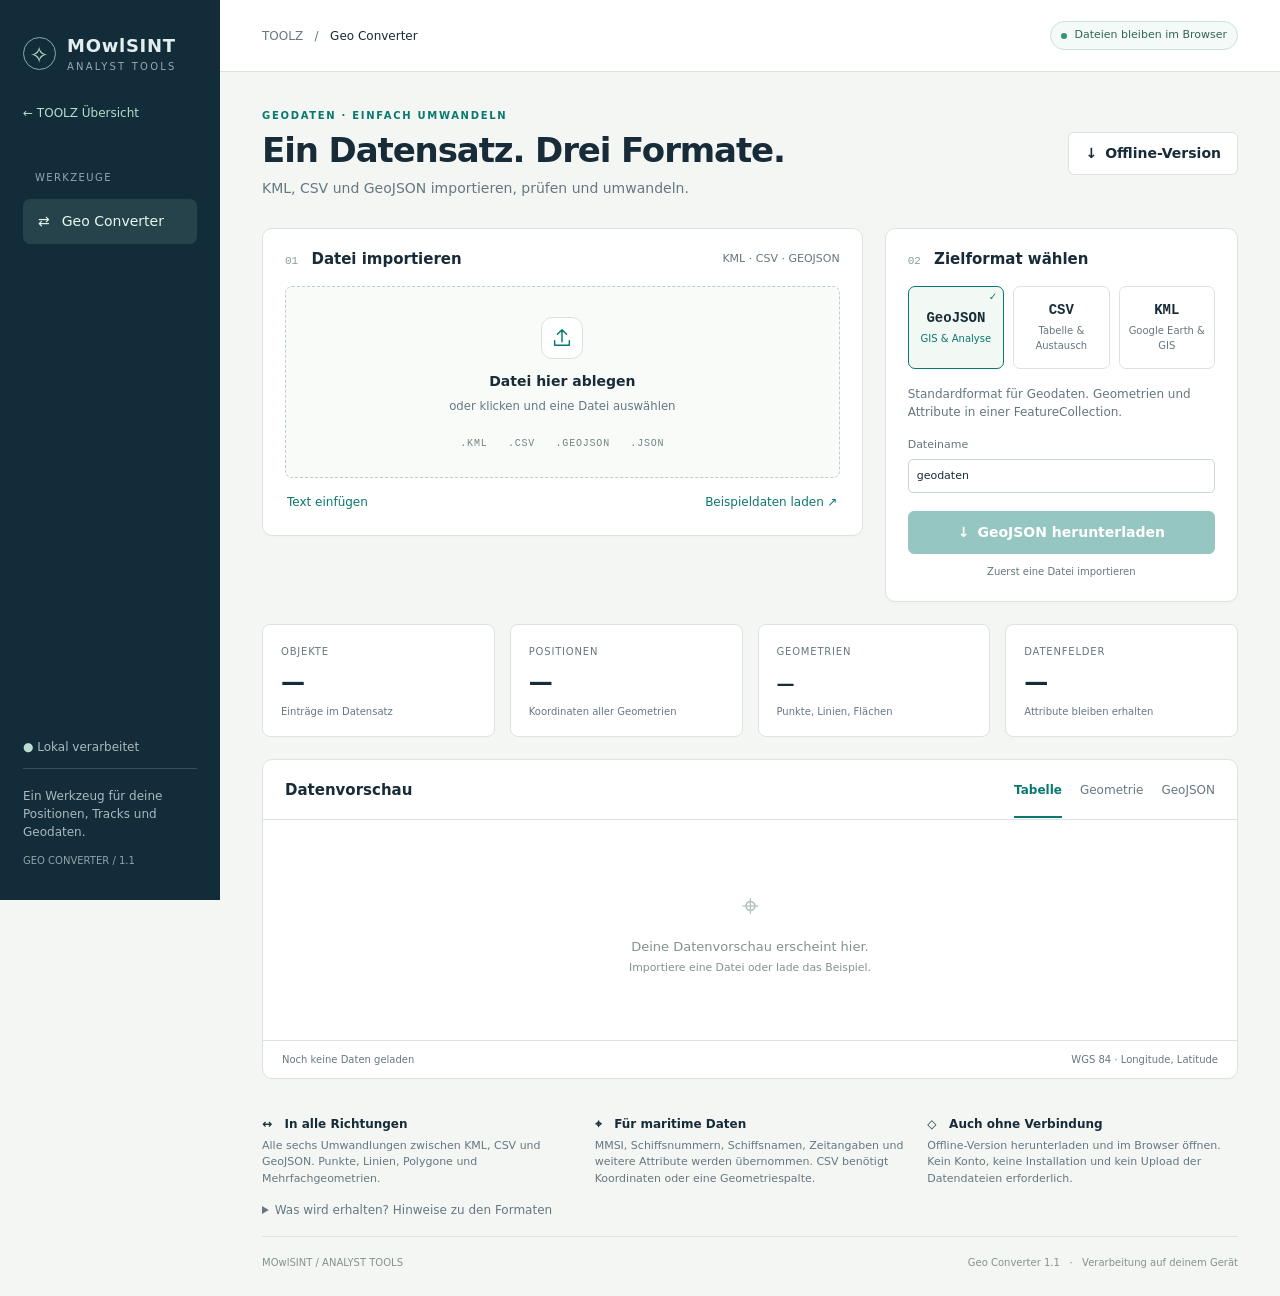
==== commit 80004aec: "Harden Geo Converter CSV import and unify vessel numbers" ====
--- a/geo-converter/index.html
+++ b/geo-converter/index.html
@@ -2,47 +2,307 @@
 <html lang="de"><head><meta charset="utf-8"><meta name="viewport" content="width=device-width,initial-scale=1"><meta name="description" content="KML, CSV und GeoJSON im Browser umwandeln. Für Positionen, Schiffstracks und Geodaten. Auch offline."><title>MOwlSINT · Geo Converter</title>
 <style>
 :root{--ink:#172b38;--muted:#667780;--teal:#08796e;--mint:#e3f1eb;--line:#dce3e2;--paper:#f4f6f4;--orange:#e79540;--white:#fff;--nav:#122c39}*{box-sizing:border-box}body{margin:0;font:14px/1.5 system-ui,-apple-system,Segoe UI,sans-serif;color:var(--ink);background:var(--paper)}button,input,select,textarea{font:inherit}button,select{cursor:pointer}button{transition:background .15s,transform .15s}button:focus-visible,a:focus-visible,input:focus-visible,select:focus-visible,textarea:focus-visible{outline:3px solid #ecab61;outline-offset:3px}button:disabled{cursor:not-allowed;opacity:.42}button:hover:not(:disabled){filter:brightness(.96)}.layout{display:grid;grid-template-columns:220px 1fr;min-height:100vh}aside{background:var(--nav);color:#e5eeef;padding:32px 23px;display:flex;flex-direction:column;position:fixed;width:220px;inset:0 auto 0 0}.brand{display:flex;align-items:center;gap:11px;font-size:18px;letter-spacing:.04em;font-weight:750}.mark{width:33px;height:33px;border:1px solid #88afa7;border-radius:50%;display:grid;place-items:center;font-size:23px;color:#b4ddca}.brand small{display:block;font:10px/1.5 system-ui;letter-spacing:.22em;color:#97aaaF}.portal-link{color:inherit;text-decoration:none}.portal-link:hover{text-decoration:underline}.portal-back{display:block;font-size:12px;margin-top:30px;color:#b4ddca}.side-label{font-size:10px;letter-spacing:.14em;color:#93a8b2;margin:48px 12px 14px}.side-item{background:#26434b;color:#e5f6ee;padding:12px 15px;border-radius:7px;display:flex;gap:12px;align-items:center}.side-bottom{margin-top:auto;font-size:12px;color:#a9babe}.side-bottom p{padding-top:18px;border-top:1px solid #35505a}.badge{display:inline-flex;align-items:center;gap:7px;font-size:11px;border-radius:20px;padding:5px 10px;border:1px solid #cde0d9;color:#346558;background:#f4faf7}.badge:before{content:'';height:6px;width:6px;background:#339575;border-radius:50%}main{grid-column:2;min-width:0}header{height:72px;background:#fff;border-bottom:1px solid var(--line);padding:0 42px;display:flex;align-items:center;justify-content:space-between}.crumb{font-size:12px;color:var(--muted)}.crumb b{color:var(--ink);font-weight:500}.content{max-width:1450px;margin:auto;padding:36px 42px 26px}.eyebrow{font-size:10px;letter-spacing:.17em;color:var(--teal);font-weight:750;text-transform:uppercase}h1{font-size:34px;letter-spacing:-1.1px;margin:7px 0 7px;font-weight:650;line-height:1.2}.intro{display:flex;align-items:center;justify-content:space-between;gap:20px;margin-bottom:29px}.intro p{margin:0;color:var(--muted)}.btn{border:1px solid var(--line);background:#fff;color:var(--ink);padding:10px 16px;border-radius:6px;font-weight:600;display:inline-flex;align-items:center;justify-content:center;gap:8px;text-decoration:none}.btn.primary{background:var(--teal);border-color:var(--teal);color:white}.btn.ghost{background:transparent}.btn.small{padding:6px 11px;font-size:12px}.workspace{display:grid;grid-template-columns:minmax(0,1.7fr) minmax(290px,1fr);gap:22px;align-items:start}.card{background:#fff;border:1px solid var(--line);border-radius:10px;overflow:hidden;box-shadow:0 2px 2px #182e3903}.card-head{padding:19px 22px 16px;display:flex;justify-content:space-between;align-items:center;gap:15px}.card-head h2{font-size:15px;margin:0;font-weight:650}.step{color:#8b9c9f;font:11px ui-monospace,monospace;margin-right:8px}.card-body{padding:0 22px 22px}.drop{padding:30px 18px 25px;border:1.5px dashed #becfca;border-radius:7px;display:block;text-align:center;background:#f9fbf9;cursor:pointer}.drop.over{background:var(--mint);border-color:var(--teal)}.upload-icon{margin:0 auto 12px;width:42px;height:42px;border:1px solid #d7e3de;background:#fff;border-radius:11px;display:grid;place-items:center;color:var(--teal);font-size:24px}.drop strong{font-size:14px;display:block;font-weight:600}.drop small{display:block;margin:6px 0 15px;color:var(--muted)}.formats{font:10px ui-monospace,monospace;letter-spacing:.08em;color:#6f8581}.hidden{display:none!important}.upload-tools{display:flex;justify-content:space-between;align-items:center;margin-top:13px;gap:10px}.text-button{border:0;background:none;color:var(--teal);padding:2px;font-size:12px}.hint{font-size:11px;color:var(--muted)}.file-summary{margin-top:17px;padding:13px;background:#f4f8f5;border:1px solid #dce9df;border-radius:6px;display:flex;align-items:center;justify-content:space-between;gap:10px}.file-summary strong{font-size:12px;word-break:break-all}.file-summary small{display:block;color:var(--muted);font-size:11px;margin-top:2px}.status{font-size:12px;color:#376f5a}.notice{font-size:12px;background:#fff6e8;color:#82521b;border:1px solid #eed7b3;padding:12px 14px;border-radius:6px;margin-top:14px;white-space:pre-line;max-height:170px;overflow:auto}.notice.error{color:#8d3933;background:#fff0ed;border-color:#eecac2}.mapping{margin-top:17px;border-top:1px solid var(--line);padding-top:15px}.mapping h3{font-size:12px;margin:0 0 9px}.form-grid{display:grid;grid-template-columns:1fr 1fr;gap:10px}label.field{font-size:11px;color:var(--muted);display:grid;gap:5px}select,input[type=text]{border:1px solid #ccd6d4;border-radius:5px;background:white;color:var(--ink);padding:8px;width:100%;min-width:0}.mapping .btn{margin-top:12px}textarea{width:100%;min-height:130px;border:1px solid var(--line);border-radius:6px;padding:11px;resize:vertical;font:12px ui-monospace,monospace}.paste{margin-top:15px}.export-options{display:grid;grid-template-columns:repeat(3,1fr);gap:9px}.format{border:1px solid var(--line);background:white;border-radius:7px;padding:15px 5px;text-align:center;color:var(--muted)}.format strong{display:block;font:600 14px ui-monospace,monospace;color:var(--ink)}.format small{font-size:10px;display:block;margin-top:5px}.format.active{border:1.5px solid var(--teal);background:#f2f8f4;color:var(--teal);position:relative}.format.active:after{content:'✓';position:absolute;right:6px;top:2px;font-size:10px}.export-details{font-size:12px;color:var(--muted);margin:16px 0;min-height:36px}.export-field{margin-bottom:14px}.export-card .primary{width:100%;margin-top:4px}.export-foot{text-align:center;margin-top:10px;font-size:10px;color:var(--muted)}.stats{display:grid;grid-template-columns:repeat(4,1fr);gap:15px;margin:22px 0}.stat{border:1px solid var(--line);border-radius:8px;background:white;padding:15px 18px}.stat .label{font-size:10px;letter-spacing:.08em;text-transform:uppercase;color:var(--muted)}.stat strong{display:block;font-size:24px;font-weight:600;margin-top:3px}.stat small{font-size:10px;color:var(--muted)}.preview .card-head{border-bottom:1px solid var(--line);padding-bottom:0;align-items:center}.tabs{display:flex;gap:18px}.tab{border:0;background:none;color:var(--muted);padding:0 0 17px;font-size:12px;border-bottom:2px solid transparent}.tab.active{color:var(--teal);border-color:var(--teal);font-weight:600}.preview .card-head h2{padding-bottom:17px}.table-wrap{overflow:auto;max-height:340px;min-height:220px}table{border-collapse:collapse;width:100%;white-space:nowrap;font-size:12px;text-align:left}th{position:sticky;top:0;background:#f6f8f6;z-index:1;font-size:10px;letter-spacing:.03em;color:#677c80;font-weight:600}td,th{padding:11px 17px;border-bottom:1px solid #eef1ef;max-width:260px;text-overflow:ellipsis;overflow:hidden}td{font:11px ui-monospace,monospace}td:first-child{color:var(--muted)}.empty{display:grid;place-items:center;text-align:center;min-height:220px;color:#83928f;font-size:13px;padding:25px}.empty span{font-size:30px;color:#b0bfba;display:block;margin-bottom:9px}.preview-foot{display:flex;justify-content:space-between;padding:11px 19px;border-top:1px solid var(--line);font-size:10px;color:var(--muted);gap:15px}.code-preview{margin:0;padding:17px;font:11px/1.6 ui-monospace,monospace;white-space:pre-wrap;overflow:auto;max-height:340px;min-height:220px;background:#fafcfb}.geometry-view{position:relative;background:#f6f9f7;min-height:260px}.geometry-view svg{display:block;width:100%;height:285px}.geometry-note{position:absolute;bottom:10px;left:15px;font:10px ui-monospace,monospace;color:#627b74}.help{margin-top:22px;display:grid;grid-template-columns:repeat(3,1fr);gap:22px}.help div{padding:14px 0}.help h3{font-size:12px;margin:0 0 5px;font-weight:650}.help p{font-size:11px;color:var(--muted);margin:0}.footer{display:flex;justify-content:space-between;font-size:10px;color:#83928f;border-top:1px solid var(--line);padding-top:18px;margin-top:17px}.screen-reader{position:absolute;clip:rect(0,0,0,0);width:1px;height:1px;overflow:hidden}.busy{pointer-events:none;opacity:.6}details{font-size:12px;color:var(--muted)}summary{cursor:pointer}.rights{margin-top:10px;font-size:10px;color:#8fa4aa} @media(min-width:1600px){.content{padding-top:48px}}@media(max-width:1100px){aside{width:175px;padding:28px 16px}.layout{grid-template-columns:175px 1fr}.brand{font-size:15px}header{padding:0 25px}.content{padding:28px 25px}.workspace{grid-template-columns:minmax(0,1.3fr) minmax(260px,1fr)}.intro{align-items:flex-start}h1{font-size:29px}}@media(max-width:800px){aside{display:none}.layout{display:block}main{display:block}header{height:57px}.content{padding:25px 18px}.workspace{grid-template-columns:1fr}.intro{display:block}.intro>.btn{margin-top:15px}.stats{grid-template-columns:repeat(2,1fr);gap:10px}.help{grid-template-columns:1fr;gap:0}.tabs{gap:11px}.preview .card-head{padding:16px 13px 0}.card-head h2{font-size:13px}.tab{font-size:11px}.crumb{font-size:11px}.badge{font-size:10px}.footer{gap:15px}.stat{padding:12px 16px}}
+
+.review{margin:22px 0}.review .card-body{padding-top:0}.review-summary{font-size:13px;font-weight:600;padding:12px;background:#f3f8f5;border-radius:6px}.review-changes p{margin:4px 0;font-size:11px;color:var(--muted)}.review .issues{max-height:300px;overflow:auto;margin:12px 0;font-size:12px}.review .issues td{white-space:pre-wrap;min-width:90px;max-width:420px;overflow-wrap:anywhere;vertical-align:top}.review .issues td:nth-child(3){min-width:260px}.review .source-sample{overflow:auto;max-height:190px;margin:12px 0}.mapping details{margin-top:12px}.mapping .form-grid{margin:10px 0}.mapping .check{display:flex;align-items:flex-start;gap:8px;font-size:12px;margin:12px 0}.mapping .check input{margin-top:4px}.review .card-head h2{font-size:15px}.encoding-options{margin-top:14px}.review h3{font-size:12px;margin-top:17px}.small-note{font-size:11px;color:var(--muted);margin:10px 0}.bounds{font-size:12px;color:var(--ink);margin-top:12px}.source-sample td{white-space:pre-wrap;min-width:90px}.mapping .btn.primary{margin-right:10px}@media(max-width:800px){.review .card-head{align-items:flex-start;flex-wrap:wrap}}
 </style></head><body>
-<div class="layout"><aside><div class="brand"><div class="mark">✧</div><div>MOwlSINT<small>ANALYST TOOLS</small></div></div><a class="portal-link portal-back" href="../">← TOOLZ Übersicht</a><div class="side-label">WERKZEUGE</div><div class="side-item"><span aria-hidden="true">⇄</span> Geo Converter</div><div class="side-bottom"><span style="color:#bcddcf">●</span> Lokal verarbeitet<p>Ein Werkzeug für deine<br>Positionen, Tracks und Geodaten.</p><div class="rights">GEO CONVERTER / 1.0</div></div></aside>
+<div class="layout"><aside><div class="brand"><div class="mark">✧</div><div>MOwlSINT<small>ANALYST TOOLS</small></div></div><a class="portal-link portal-back" href="../">← TOOLZ Übersicht</a><div class="side-label">WERKZEUGE</div><div class="side-item"><span aria-hidden="true">⇄</span> Geo Converter</div><div class="side-bottom"><span style="color:#bcddcf">●</span> Lokal verarbeitet<p>Ein Werkzeug für deine<br>Positionen, Tracks und Geodaten.</p><div class="rights">GEO CONVERTER / 1.1</div></div></aside>
 <main><header><div class="crumb"><a class="portal-link" href="../">TOOLZ</a><span class="portal-link"> &nbsp; / &nbsp; </span><b>Geo Converter</b></div><span class="badge">Dateien bleiben im Browser</span></header><div class="content"><div class="intro"><div><div class="eyebrow">Geodaten · Einfach umwandeln</div><h1>Ein Datensatz. Drei Formate.</h1><p>KML, CSV und GeoJSON importieren, prüfen und umwandeln.</p></div><button class="btn" id="offline"><span aria-hidden="true">↓</span> Offline-Version</button></div>
-<div class="workspace"><section class="card"><div class="card-head"><h2><span class="step">01</span> Datei importieren</h2><span class="hint">KML · CSV · GEOJSON</span></div><div class="card-body"><label class="drop" id="drop" for="file"><div class="upload-icon" aria-hidden="true"><svg width="22" height="22" viewBox="0 0 24 24" fill="none" stroke="currentColor" stroke-width="1.6" stroke-linecap="round" stroke-linejoin="round"><path d="M12 16V3m-5 5 5-5 5 5M4 15v5h16v-5"/></svg></div><strong>Datei hier ablegen</strong><small>oder klicken und eine Datei auswählen</small><span class="formats">.KML &nbsp; .CSV &nbsp; .GEOJSON &nbsp; .JSON</span><input class="screen-reader" type="file" id="file" accept=".kml,.csv,.geojson,.json,application/json"></label><div class="upload-tools"><button class="text-button" id="pasteToggle">Text einfügen</button><button class="text-button" id="demo">Beispieldaten laden ↗</button></div><div id="paste" class="paste hidden"><label class="field" for="pasteText">KML-, CSV- oder GeoJSON-Text</label><textarea id="pasteText" spellcheck="false" placeholder="Daten hier einfügen …"></textarea><button class="btn small" id="pasteLoad">Text einlesen</button></div><div id="fileSummary" class="file-summary hidden"><div><strong id="fileName"></strong><small id="fileMeta"></small></div><button class="text-button" id="clear" aria-label="Datei entfernen">Entfernen ×</button></div><div id="message" class="hidden" role="status" aria-live="polite"></div><div id="mapping" class="mapping hidden"><h3>CSV-Spalten zuordnen</h3><p class="hint" id="mappingHint"></p><div class="form-grid"><label class="field">Längengrad (Longitude)<select id="lon"></select></label><label class="field">Breitengrad (Latitude)<select id="lat"></select></label><label class="field">Höhe, optional<select id="alt"></select></label><label class="field">Trennzeichen<select id="inputDelimiter"><option value="auto">Automatisch</option><option value=",">Komma</option><option value=";">Semikolon</option><option value="&#9;">Tabulator</option></select></label></div><button class="btn small" id="applyMapping">Zuordnung anwenden</button></div></div></section>
+<div class="workspace"><section class="card"><div class="card-head"><h2><span class="step">01</span> Datei importieren</h2><span class="hint">KML · CSV · GEOJSON</span></div><div class="card-body"><label class="drop" id="drop" for="file"><div class="upload-icon" aria-hidden="true"><svg width="22" height="22" viewBox="0 0 24 24" fill="none" stroke="currentColor" stroke-width="1.6" stroke-linecap="round" stroke-linejoin="round"><path d="M12 16V3m-5 5 5-5 5 5M4 15v5h16v-5"/></svg></div><strong>Datei hier ablegen</strong><small>oder klicken und eine Datei auswählen</small><span class="formats">.KML &nbsp; .CSV &nbsp; .GEOJSON &nbsp; .JSON</span><input class="screen-reader" type="file" id="file" accept=".kml,.csv,.geojson,.json,application/json"></label><div class="upload-tools"><button class="text-button" id="pasteToggle">Text einfügen</button><button class="text-button" id="demo">Beispieldaten laden ↗</button></div><div id="paste" class="paste hidden"><label class="field" for="pasteText">KML-, CSV- oder GeoJSON-Text</label><textarea id="pasteText" spellcheck="false" placeholder="Daten hier einfügen …"></textarea><button class="btn small" id="pasteLoad">Text einlesen</button></div><div id="fileSummary" class="file-summary hidden"><div><strong id="fileName"></strong><small id="fileMeta"></small></div><button class="text-button" id="clear" aria-label="Datei entfernen">Entfernen ×</button></div><div id="encodingOptions" class="encoding-options hidden"><label class="field">Zeichenkodierung<select id="encoding"><option value="auto">Automatisch (UTF-8 / BOM)</option><option value="utf-8">UTF-8</option><option value="windows-1252">Windows-1252 (ältere Excel-Dateien)</option><option value="utf-16le">UTF-16 LE</option><option value="utf-16be">UTF-16 BE</option></select></label></div><div id="message" class="hidden" role="status" aria-live="polite"></div><div id="mapping" class="mapping hidden"><h3>CSV-Import prüfen</h3><p class="hint" id="mappingHint"></p><p class="hint" id="headerDetected"></p>
+<div class="form-grid"><label class="field">Trennzeichen<select id="inputDelimiter"><option value="auto">Automatisch</option><option value=",">Komma</option><option value=";">Semikolon</option><option value="&#9;">Tabulator</option></select></label><label class="field">Kopfzeile (Zeilennummer)<input type="text" id="headerLine" inputmode="numeric" placeholder="Automatisch"></label></div>
+<div class="form-grid"><label class="field">Längengrad (Longitude)<select id="lon"><option value="">Bitte wählen</option></select></label><label class="field">Breitengrad (Latitude)<select id="lat"><option value="">Bitte wählen</option></select></label><label class="field">Schiffsnummer (optional)<select id="ship"><option value="">Bitte wählen</option></select></label><label class="field">MMSI (optional)<select id="mmsi"><option value="">Bitte wählen</option></select></label></div><button class="btn small" id="swapAxes">Longitude / Latitude tauschen</button>
+<details><summary>Weitere Spalten zuordnen</summary><div class="form-grid"><label class="field">Höhe (optional)<select id="alt"><option value="">Keine Zuordnung</option></select></label><label class="field">Schiffsname (optional)<select id="name"><option value="">Keine Zuordnung</option></select></label><label class="field">Zeitangabe (optional)<select id="time"><option value="">Keine Zuordnung</option></select></label></div></details>
+<div class="form-grid"><label class="field">Bei fehlerhaften Datensätzen<select id="importMode"><option value="strict">Alle müssen gültig sein</option><option value="valid">Nur gültige übernehmen</option></select></label><label class="field">Bei CSV-/JSON-Widersprüchen<select id="csvPolicy"><option value="ask">Auswahl erforderlich</option><option value="table">Tabellenspalten verwenden</option><option value="json">JSON-Spalten verwenden</option></select></label></div>
+<label class="check"><input type="checkbox" id="skipHeaders"><span>Erkannte wiederholte Kopfzeilen im Datenblock überspringen</span></label><p class="small-note">Mehrdeutige Zeilen werden nicht automatisch verschoben. Die Vorschau und der Prüfbericht zeigen die Befunde.</p><button class="btn primary" id="applyMapping">Import bestätigen</button></div></div></section>
 <section class="card export-card"><div class="card-head"><h2><span class="step">02</span> Zielformat wählen</h2></div><div class="card-body"><div class="export-options" role="group" aria-label="Zielformat"><button class="format active" data-format="geojson" aria-pressed="true"><strong>GeoJSON</strong><small>GIS & Analyse</small></button><button class="format" data-format="csv" aria-pressed="false"><strong>CSV</strong><small>Tabelle & Austausch</small></button><button class="format" data-format="kml" aria-pressed="false"><strong>KML</strong><small>Google Earth & GIS</small></button></div><p class="export-details" id="formatDescription"></p><label class="field export-field">Dateiname<input type="text" id="outputName" value="geodaten" maxlength="180"></label><div id="csvOptions" class="hidden"><label class="field export-field">CSV-Trennzeichen<select id="outputDelimiter"><option value=";">Semikolon (Excel DE)</option><option value=",">Komma</option><option value="&#9;">Tabulator</option></select></label></div><button class="btn primary" id="download" disabled><span aria-hidden="true">↓</span> <span id="downloadLabel">GeoJSON herunterladen</span></button><div class="export-foot" id="exportFoot">Zuerst eine Datei importieren</div></div></section></div>
+<section class="card review hidden" id="review"><div class="card-head"><h2>Importprüfung</h2><button class="btn small" id="reportDownload" disabled>Prüfbericht herunterladen</button></div><div class="card-body"><div id="reviewSummary" class="review-summary" aria-live="polite"></div><div id="reviewChanges" class="review-changes"></div><div id="bounds" class="bounds"></div><details open><summary>Originalzeilen und Befunde</summary><div id="sourceSample" class="source-sample"></div><div id="issues" class="issues"></div></details></div></section>
 <div class="stats"><div class="stat"><span class="label">Objekte</span><strong id="nFeatures">—</strong><small>Einträge im Datensatz</small></div><div class="stat"><span class="label">Positionen</span><strong id="nPoints">—</strong><small>Koordinaten aller Geometrien</small></div><div class="stat"><span class="label">Geometrien</span><strong id="nTypes" style="font-size:18px;min-height:36px;padding-top:6px">—</strong><small id="typeDetail">Punkte, Linien, Flächen</small></div><div class="stat"><span class="label">Datenfelder</span><strong id="nFields">—</strong><small>Attribute bleiben erhalten</small></div></div>
 <section class="card preview"><div class="card-head"><h2>Datenvorschau</h2><div class="tabs" role="tablist" aria-label="Datenvorschau"><button class="tab active" role="tab" aria-selected="true" data-tab="table" id="tab-table" aria-controls="panel-table">Tabelle</button><button class="tab" role="tab" aria-selected="false" data-tab="geometry" id="tab-geometry" aria-controls="panel-geometry">Geometrie</button><button class="tab" role="tab" aria-selected="false" data-tab="json" id="tab-json" aria-controls="panel-json">GeoJSON</button></div></div><div id="panel-table" role="tabpanel" aria-labelledby="tab-table"><div class="empty"><div><span aria-hidden="true">⌖</span>Deine Datenvorschau erscheint hier.<br><small>Importiere eine Datei oder lade das Beispiel.</small></div></div></div><div id="panel-geometry" role="tabpanel" aria-labelledby="tab-geometry" class="hidden geometry-view"></div><pre id="panel-json" role="tabpanel" aria-labelledby="tab-json" class="hidden code-preview"></pre><div class="preview-foot"><span id="previewCount">Noch keine Daten geladen</span><span>WGS 84 · Longitude, Latitude</span></div></section>
-<div class="help"><div><h3>↔ &nbsp; In alle Richtungen</h3><p>Alle sechs Umwandlungen zwischen KML, CSV und GeoJSON. Punkte, Linien, Polygone und Mehrfachgeometrien.</p></div><div><h3>⌖ &nbsp; Für maritime Daten</h3><p>MMSI, IMO, Schiffsnamen, Zeitangaben und weitere Attribute werden übernommen. CSV benötigt Koordinaten oder eine Geometriespalte.</p></div><div><h3>◇ &nbsp; Auch ohne Verbindung</h3><p>Offline-Version herunterladen und im Browser öffnen. Kein Konto, keine Installation und kein Upload der Datendateien erforderlich.</p></div></div><details><summary>Was wird erhalten? Hinweise zu den Formaten</summary><p>Geometrien und Attribute werden übernommen. Die Austausch-CSV enthält <code>__geometry</code> und <code>__properties</code> als JSON sowie lesbare Attributspalten. Eine Zeile entspricht einem Objekt, auch bei Linien und Polygonen. Die JSON-Spalten sind beim erneuten Import maßgeblich und erhalten verschachtelte Werte und Datentypen. <code>longitude</code>, <code>latitude</code> und <code>altitude</code> stehen bei Punkten zusätzlich bereit.</p><p>KML-ExtendedData, Zeitstempel und gx:Track-Zeitangaben werden eingelesen. KML-Ausgaben speichern Attribute zusätzlich in einem eigenen ExtendedData-Feld, um sie beim Rückimport wiederherzustellen. KML-Stile, Icons, Overlays, Touren, Ansichten und Ordnerstruktur werden nicht rekonstruiert. Externe NetworkLinks werden nicht geladen. CSV-Spalten mit fehlenden oder ungültigen Koordinaten führen zu einer Fehlermeldung; Zeilen werden nicht stillschweigend ausgelassen. IDs und MMSI aus CSV bleiben Text.</p><p>Koordinaten müssen WGS 84 in Dezimalgrad sein. Komma als Dezimaltrennzeichen ist in CSV zulässig, wenn der Wert korrekt durch Semikolon, Tabulator oder Anführungszeichen abgegrenzt ist. DMS- und projizierte Koordinaten werden nicht automatisch umgerechnet. Linien werden nicht automatisch aus einzelnen AIS-Positionen gebildet. Vorschau: maximal 100 Tabellenzeilen und 12.000 Positionen in der schematischen Geometrieansicht; der Export enthält alle Daten. KMZ wird nicht unterstützt. Maximal 30 MB pro Datei.</p></details><footer class="footer"><span>MOwlSINT / ANALYST TOOLS</span><span>Geo Converter 1.0 &nbsp; · &nbsp; Verarbeitung auf deinem Gerät</span></footer></div></main></div>
+<div class="help"><div><h3>↔ &nbsp; In alle Richtungen</h3><p>Alle sechs Umwandlungen zwischen KML, CSV und GeoJSON. Punkte, Linien, Polygone und Mehrfachgeometrien.</p></div><div><h3>⌖ &nbsp; Für maritime Daten</h3><p>MMSI, Schiffsnummern, Schiffsnamen, Zeitangaben und weitere Attribute werden übernommen. CSV benötigt Koordinaten oder eine Geometriespalte.</p></div><div><h3>◇ &nbsp; Auch ohne Verbindung</h3><p>Offline-Version herunterladen und im Browser öffnen. Kein Konto, keine Installation und kein Upload der Datendateien erforderlich.</p></div></div><details><summary>Was wird erhalten? Hinweise zu den Formaten</summary><p>Geometrien und Attribute werden übernommen. Die Austausch-CSV enthält <code>__geometry</code> und <code>__properties</code> als JSON sowie lesbare Attributspalten. Eine Zeile entspricht einem Objekt, auch bei Linien und Polygonen. Die JSON-Spalten erhalten verschachtelte Werte und Datentypen. Bei Abweichungen zu den sichtbaren Tabellenspalten ist vor dem Import eine Auswahl erforderlich. Nicht angezeigte Originalattribute bleiben erhalten. <code>longitude</code>, <code>latitude</code> und <code>altitude</code> stehen bei Punkten zusätzlich bereit.</p><p>KML-ExtendedData, Zeitstempel und gx:Track-Zeitangaben werden eingelesen. KML-Ausgaben speichern Attribute zusätzlich in einem eigenen ExtendedData-Feld, um sie beim Rückimport wiederherzustellen. KML-Stile, Icons, Overlays, Touren, Ansichten und Ordnerstruktur werden nicht rekonstruiert. Externe NetworkLinks werden nicht geladen. Fehlerhafte CSV-Zeilen werden im Prüfbericht aufgeführt. Im strikten Modus verhindern sie den Import; alternativ lassen sich ausdrücklich nur gültige Datensätze übernehmen. Wiederholte Kopfzeilen werden nur nach Auswahl übersprungen. Schiffsnummer, IDs und MMSI aus CSV bleiben Text. IMO und ENI sind alternative Header für Schiffsnummer; es erfolgt keine automatische Kennungstyp-Prüfung. Führende Nullen werden nicht ergänzt.</p><p>Koordinaten müssen WGS 84 in Dezimalgrad sein. Komma als Dezimaltrennzeichen ist in CSV zulässig, wenn der Wert korrekt durch Semikolon, Tabulator oder Anführungszeichen abgegrenzt ist. DMS- und projizierte Koordinaten werden nicht automatisch umgerechnet. Linien werden nicht automatisch aus einzelnen AIS-Positionen gebildet. Vorschau: maximal 100 Tabellenzeilen und 12.000 Positionen in der schematischen Geometrieansicht; der Export enthält alle Daten. KMZ wird nicht unterstützt. Maximal 30 MB pro Datei.</p></details><footer class="footer"><span>MOwlSINT / ANALYST TOOLS</span><span>Geo Converter 1.1 &nbsp; · &nbsp; Verarbeitung auf deinem Gerät</span></footer></div></main></div>
 <script>
 'use strict';
 const Geo=(()=>{
 const fail=s=>{throw Error(s)},obj=o=>o!==null&&typeof o==='object'&&!Array.isArray(o);
 const reserved=['__geometry','__properties','__id','__feature_extra','longitude','latitude','altitude','geometry_type'];
-const xml=s=>String(s??'').replace(/[<>&"']/g,c=>({'<':'&lt;','>':'&gt;','&':'&amp;','"':'&quot;',"'":'&apos;'}[c]));
-function validateGeometry(g){if(g===null)return;if(!obj(g))fail('Ungültige Geometrie.');
+const xml=s=>{const v=String(s??'');if(/[\u0000-\u0008\u000b\u000c\u000e-\u001f]/.test(v))fail('Attribut enthält ein für KML unzulässiges Steuerzeichen.');return v.replace(/[<>&"']/g,c=>({'<':'&lt;','>':'&gt;','&':'&amp;','"':'&quot;',"'":'&apos;'}[c]));};
+function validateGeometry(g,depth=0){if(depth>80)fail("Geometrie zu tief verschachtelt (maximal 80 Ebenen).");if(g===null)return;if(!obj(g))fail('Ungültige Geometrie.');
  const pos=c=>{if(!Array.isArray(c)||c.length<2||c.length>3||c.some(n=>typeof n!=='number'||!Number.isFinite(n)))fail('Koordinaten müssen zwei oder drei endliche Zahlen enthalten.');if(Math.abs(c[0])>180||Math.abs(c[1])>90)fail('Koordinaten außerhalb von WGS 84: Longitude ±180°, Latitude ±90°.');};
  const line=c=>{if(!Array.isArray(c)||c.length<2)fail('Eine Linie benötigt mindestens zwei Positionen.');c.forEach(pos)};
  const poly=c=>{if(!Array.isArray(c)||!c.length)fail('Polygon ohne Ringe.');c.forEach(r=>{if(!Array.isArray(r)||r.length<4)fail('Ein Polygonring benötigt mindestens vier Positionen.');r.forEach(pos);if(JSON.stringify(r[0])!==JSON.stringify(r.at(-1)))fail('Polygonring ist nicht geschlossen.');})};
  const many=(c,fn)=>{if(!Array.isArray(c)||!c.length)fail('Leere Mehrfachgeometrie.');c.forEach(fn)};
- switch(g.type){case'Point':pos(g.coordinates);break;case'MultiPoint':many(g.coordinates,pos);break;case'LineString':line(g.coordinates);break;case'MultiLineString':many(g.coordinates,line);break;case'Polygon':poly(g.coordinates);break;case'MultiPolygon':many(g.coordinates,poly);break;case'GeometryCollection':if(!Array.isArray(g.geometries))fail('GeometryCollection ohne Geometrien.');g.geometries.forEach(x=>{if(x===null)fail('Null-Geometrie in GeometryCollection.');validateGeometry(x)});break;default:fail('Nicht unterstützte Geometrie: '+g.type)}
+ switch(g.type){case'Point':pos(g.coordinates);break;case'MultiPoint':many(g.coordinates,pos);break;case'LineString':line(g.coordinates);break;case'MultiLineString':many(g.coordinates,line);break;case'Polygon':poly(g.coordinates);break;case'MultiPolygon':many(g.coordinates,poly);break;case'GeometryCollection':if(!Array.isArray(g.geometries))fail('GeometryCollection ohne Geometrien.');g.geometries.forEach(x=>{if(x===null)fail('Null-Geometrie in GeometryCollection.');validateGeometry(x,depth+1)});break;default:fail('Nicht unterstützte Geometrie: '+g.type)}
 }
 function collection(value){let fc;if(value?.type==='FeatureCollection'){fc=value;if(!Array.isArray(fc.features))fail('FeatureCollection ohne Feature-Liste.')}else if(value?.type==='Feature')fc={type:'FeatureCollection',features:[value]};else fc={type:'FeatureCollection',features:[{type:'Feature',properties:{},geometry:value}]};
  if(fc.crs)fail('GeoJSON mit explizitem CRS: Bitte zuerst in WGS 84 / RFC 7946 umprojizieren und crs entfernen.');
  if(!fc.features.length)fail('Die Datei enthält keine Objekte.');fc.features.forEach((f,i)=>{try{if(f.type!=='Feature'||!('geometry'in f))fail('Ungültiges Feature.');if(f.properties!==null&&!obj(f.properties))fail('Attribute müssen ein Objekt oder null sein.');if('id'in f&&typeof f.id!=='string'&&typeof f.id!=='number')fail('Feature-ID muss Text oder Zahl sein.');validateGeometry(f.geometry)}catch(e){fail('Objekt '+(i+1)+': '+e.message)}});return fc;
 }
-function csvRows(text,delimiter){const rows=[];let row=[],value='',quoted=false,closed=false,start=true;text=text.replace(/^\uFEFF/,'');
- for(let i=0;i<text.length;i++){const c=text[i];if(quoted){if(c==='"'){if(text[i+1]==='"'){value+='"';i++}else{quoted=false;closed=true}}else value+=c;continue}if(c==='"'){if(!start)fail('CSV: Anführungszeichen innerhalb eines ungeschützten Feldes.');quoted=true;start=false;continue}if(c===delimiter){row.push(value);value='';closed=false;start=true}else if(c==='\n'||c==='\r'){if(c==='\r'&&text[i+1]==='\n')i++;row.push(value);if(row.some(x=>x!==''))rows.push(row);row=[];value='';closed=false;start=true}else{if(closed)fail('CSV: Zeichen nach schließendem Anführungszeichen.');value+=c;start=false}}
- if(quoted)fail('CSV: Nicht geschlossenes Anführungszeichen.');row.push(value);if(row.some(x=>x!==''))rows.push(row);return rows;
-}
-function readCSV(text,delimiter='auto'){if(delimiter==='auto'){let best=-Infinity;for(const d of [',',';','\t']){try{const rs=csvRows(text,d);if(!rs.length)continue;const n=rs[0].length;const same=rs.slice(1,21).filter(r=>r.length===n).length;const score=n>1?same*10+n:-100;if(score>best){best=score;delimiter=d}}catch{}}if(delimiter==='auto')delimiter=','}
- const rows=csvRows(text,delimiter);if(rows.length<2)fail('CSV benötigt eine Kopfzeile und mindestens eine Datenzeile.');const headers=rows.shift().map(s=>s.trim());if(headers.some(h=>!h))fail('CSV enthält einen leeren Spaltennamen.');if(new Set(headers).size!==headers.length)fail('CSV enthält doppelte Spaltennamen.');const data=rows.map((r,i)=>{if(r.length!==headers.length)fail('CSV-Datensatz '+(i+1)+': '+r.length+' statt '+headers.length+' Spalten.');return Object.fromEntries(headers.map((h,j)=>[h,r[j]]))});return{headers,data,delimiter};
-}
-const guess=(hs,names)=>hs.find(h=>names.includes(h.toLowerCase().replace(/[ _-]/g,'')))||'';
-function suggest(h){return{lon:guess(h,['longitude','lon','lng','long','x']),lat:guess(h,['latitude','lat','y']),alt:guess(h,['altitude','alt','elevation','height','z'])}}
-function fromCSV(csv,mapping=suggest(csv.headers)){const jsonGeom=csv.headers.includes('__geometry'),genericGeom=guess(csv.headers,['geometry','geometryjson','geojson']);if(!jsonGeom&&!genericGeom&&(!mapping.lon||!mapping.lat))fail('Keine Positionsspalten erkannt. Bitte Longitude und Latitude zuordnen. Schiffsstammdaten ohne Positionen lassen sich nicht in Geodaten umwandeln.');if(mapping.lon&&mapping.lon===mapping.lat&&!jsonGeom&&!genericGeom)fail('Longitude und Latitude müssen verschiedene Spalten sein.');
- const features=csv.data.map((r,i)=>{try{let g,p,id,extra={};if(jsonGeom||genericGeom){const raw=r[jsonGeom?'__geometry':genericGeom];if(!raw.trim())fail('Leere Geometriespalte.');g=JSON.parse(raw);if(g?.type==='Feature')fail('Die Geometriespalte muss ein Geometry-Objekt enthalten, kein Feature.')}else{const num=s=>{const v=String(s).trim();if(!/^[+-]?(?:\d+(?:[.,]\d*)?|[.,]\d+)(?:e[+-]?\d+)?$/i.test(v))fail('Ungültige oder fehlende Koordinate: '+v);return Number(v.replace(',','.'))};g={type:'Point',coordinates:[num(r[mapping.lon]),num(r[mapping.lat])]};if(mapping.alt&&r[mapping.alt].trim())g.coordinates.push(num(r[mapping.alt]))}
- if(csv.headers.includes('__properties')){p=JSON.parse(r.__properties);if(p!==null&&!obj(p))fail('__properties muss ein JSON-Objekt oder null sein.')}else{p=Object.fromEntries(csv.headers.filter(h=>h!==(jsonGeom?'__geometry':genericGeom)).map(h=>[h,r[h]]))}
- if(csv.headers.includes('__id')&&r.__id!=='')id=JSON.parse(r.__id);if(csv.headers.includes('__feature_extra')&&r.__feature_extra!==''){extra=JSON.parse(r.__feature_extra);if(!obj(extra))fail('__feature_extra muss ein Objekt sein.')}
- return{...extra,type:'Feature',...(id!==undefined?{id}:{}),properties:p,geometry:g};}catch(e){fail('CSV-Datensatz '+(i+1)+': '+e.message)}});return collection({type:'FeatureCollection',features});
-}
-function toCSV(fc,d=';'){const keys=[...new Set(fc.features.flatMap(f=>Object.keys(f.properties||{})))];const labels=keys.map(k=>reserved.includes(k)||k.startsWith('property:')?'property:'+k:k);const headers=[...reserved,...labels];const cell=v=>'"'+String(v??'').replace(/"/g,'""')+'"';const display=v=>obj(v)||Array.isArray(v)?JSON.stringify(v):v===null?'':String(v??'');const rows=fc.features.map(f=>{const g=f.geometry,c=g?.type==='Point'?g.coordinates:[];const extra=Object.fromEntries(Object.entries(f).filter(([k])=>!['type','id','properties','geometry'].includes(k)));return[JSON.stringify(g),JSON.stringify(f.properties),'id'in f?JSON.stringify(f.id):'',Object.keys(extra).length?JSON.stringify(extra):'',...Array.from({length:3},(_,i)=>c[i]??''),g?.type||'null',...keys.map(k=>display(f.properties?.[k]))]});return'\uFEFF'+[headers,...rows].map(r=>r.map(cell).join(d)).join('\r\n')+'\r\n';}
+// CSV import: preserve record boundaries, inspect headers and report every exclusion.
+const normalHeader = s => String(s).normalize('NFKC').toLowerCase().replace(/[\s_\-./()[\]:°]+/g, '');
+const aliases = {
+  lon: ['longitude', 'lon', 'lng', 'long', 'x', 'laenge', 'länge', 'laengengrad', 'längengrad', 'gpslongitude', 'gpslon', 'positionlongitude'],
+  lat: ['latitude', 'lat', 'y', 'breite', 'breitengrad', 'gpslatitude', 'gpslat', 'positionlatitude'],
+  alt: ['altitude', 'alt', 'elevation', 'height', 'z', 'hoehe', 'höhe'],
+  ship: ['schiffsnummer', 'schiffnummer', 'shipnumber', 'shipno', 'vesselnumber', 'vesselno', 'imo', 'imonumber', 'imono', 'eni', 'eninumber', 'enino', 'imoeni', 'eniimo'],
+  name: ['name', 'shipname', 'vesselname', 'schiffsname', 'schiffname'],
+  mmsi: ['mmsi', 'mmsinumber', 'mmsino', 'maritimemobileserviceidentity'],
+  time: ['timestamp', 'time', 'datetime', 'date', 'zeit', 'zeitstempel', 'positiontime', 'recordedat', 'utc', 'basedatetime'],
+  geometry: ['geometry', 'geometryjson', 'geojson', '__geometry'].map(normalHeader)
+};
+const meaning = h => Object.keys(aliases).find(k => aliases[k].includes(normalHeader(h))) || '';
+function suggest(headers) {
+  return Object.fromEntries(['lon', 'lat', 'alt', 'ship', 'name', 'mmsi', 'time'].map(k => [k, headers.find(h => aliases[k].includes(normalHeader(h))) || '']));
+}
+function scanCSV(input, delimiter, limit = Infinity) {
+  const text = input.replace(/^\uFEFF/, '');
+  const records = []; let values = [], value = '', quoted = false, closed = false;
+  let line = 1, startLine = 1, startIndex = 0, blankRecords = 0;
+  function finish(endIndex) {
+    values.push(value);
+    if (values.some(v => v !== '')) records.push({values, line: startLine, endLine: line, raw: text.slice(startIndex, endIndex)});
+    else blankRecords++;
+    values = []; value = ''; closed = false;
+  }
+  for (let i = 0; i < text.length; i++) {
+    const c = text[i];
+    if (quoted) {
+      if (c === '"') { if (text[i + 1] === '"') { value += '"'; i++; } else { quoted = false; closed = true; } }
+      else { value += c; if (c === '\n' || c === '\r' && text[i + 1] !== '\n') line++; }
+      continue;
+    }
+    if (c === delimiter) { values.push(value); value = ''; closed = false; }
+    else if (c === '\n' || c === '\r') {
+      finish(i);
+      if (records.length >= limit) return {records, blankRecords};
+      if (c === '\r' && text[i + 1] === '\n') i++;
+      line++; startLine = line; startIndex = i + 1;
+    } else if (c === '"') {
+      if (closed || value.trim() !== '') fail('CSV, Zeile ' + line + ': Anführungszeichen im ungeschützten Feld. Trennzeichen oder Anführungszeichen prüfen.');
+      value = ''; quoted = true;
+    } else if (closed) {
+      if (c !== ' ' && c !== '\t') fail('CSV, Zeile ' + line + ': Unerwartetes Zeichen nach einem geschlossenen Feld.');
+    } else value += c;
+  }
+  if (quoted) fail('CSV ab Zeile ' + startLine + ': Anführungszeichen nicht geschlossen. Datensatzgrenzen sind nicht sicher erkennbar.');
+  finish(text.length);
+  return {records, blankRecords};
+}
+function headerScore(records, index) {
+  const values = records[index].values, n = values.length;
+  if (n < 2) return -1000;
+  const terms = values.map(meaning);
+  const known = terms.filter(Boolean).length;
+  const following = records.slice(index + 1, index + 16);
+  const consistent = following.filter(r => r.values.length === n).length;
+  const textual = values.filter(s => /[a-zäöüß_]/i.test(s)).length / n;
+  return known * 12 + (terms.includes('lon') && terms.includes('lat') ? 40 : 0) + (terms.includes('geometry') ? 30 : 0) + consistent * 2 + textual * 8 - index * .3;
+}
+function readCSV(text, delimiter = 'auto', headerLine = 'auto') {
+  if (delimiter === 'auto') {
+    let best = -Infinity;
+    for (const d of [',', ';', '\t']) {
+      try {
+        const {records} = scanCSV(text, d, 80);
+        for (let i = 0; i < Math.min(records.length, 40); i++) {
+          const score = headerScore(records, i);
+          if (score > best) { best = score; delimiter = d; }
+        }
+      } catch {
+        // Infer the dialect from an intact header even when later quotes are broken.
+        try { const {records}=scanCSV(text,d,1); if(records.length){const score=headerScore(records,0);if(score>best){best=score;delimiter=d;}} } catch {}
+      }
+    }
+    if (delimiter === 'auto') delimiter = ',';
+  }
+  const {records, blankRecords} = scanCSV(text, delimiter);
+  if (records.length < 2) fail('CSV benötigt eine Kopfzeile und mindestens einen Datensatz. Trennzeichen prüfen.');
+  let headerIndex = -1;
+  if (headerLine !== 'auto' && String(headerLine).trim() !== '') {
+    headerIndex = records.findIndex(r => r.line === Number(headerLine));
+    if (headerIndex < 0) fail('Zeile ' + headerLine + ' ist kein Datensatzbeginn. Bei mehrzeiligen Feldern die erste Zeile des Datensatzes wählen.');
+  } else {
+    let best = -Infinity;
+    const convincing=records.slice(0,40).findIndex(r=>{const m=r.values.map(meaning);return m.includes('lon')&&m.includes('lat')||m.includes('geometry')});
+    for (let i = 0; i < Math.min(records.length - 1, 40); i++) {
+      const score = headerScore(records, i);
+      if (score > best) { best = score; headerIndex = i; }
+    }
+    if(convincing>=0)headerIndex=convincing;
+  }
+  if (headerIndex < 0) fail('Keine Kopfzeile erkannt. Kopfzeilen-Zeilennummer und Trennzeichen auswählen.');
+  const rawHeaders = records[headerIndex].values;
+  const used = new Set(), headerChanges = [];
+  const headers = rawHeaders.map((raw, i) => {
+    const clean = raw.normalize('NFKC').trim().replace(/\s+/g, ' ') || 'Spalte ' + (i + 1);
+    let key = clean, suffix = 2;
+    while (used.has(key.toLowerCase())) key = clean + ' [' + suffix++ + ']';
+    used.add(key.toLowerCase());
+    if (key !== raw) headerChanges.push({column: i + 1, original: raw, used: key});
+    return key;
+  });
+  const sourceRecords = records.slice(headerIndex + 1);
+  if (!sourceRecords.length) fail('Nach der Kopfzeile folgen keine Daten.');
+  const repeated = values => values.length === rawHeaders.length && values.length > 1 && values.every((v, i) => {
+    const a = normalHeader(v), b = normalHeader(rawHeaders[i]);
+    return a === b || !!meaning(v) && meaning(v) === meaning(rawHeaders[i]);
+  });
+  const rows = sourceRecords.map(r => ({...r, repeated: repeated(r.values), fields: Object.fromEntries(headers.map((h, i) => [h, r.values[i] ?? '']))}));
+  return {headers, rawHeaders, rows, data: rows.map(r => r.fields), delimiter, headerLine: records[headerIndex].line,
+    preamble: records.slice(0, headerIndex).map(r => ({line: r.line, values: r.values})), headerChanges, blankRecords};
+}
+function coordinate(value) {
+  const s = String(value ?? '').trim();
+  if (!/^[+-]?(?:\d+(?:[.,]\d*)?|[.,]\d+)(?:e[+-]?\d+)?$/i.test(s)) fail('Ungültige oder fehlende Koordinate: „' + s + '“.');
+  const n = Number(s.replace(',', '.'));
+  if (!Number.isFinite(n)) fail('Koordinate ist keine endliche Zahl.');
+  return n;
+}
+const displayValue = v => obj(v) || Array.isArray(v) ? JSON.stringify(v) : v == null ? '' : String(v);
+const propertyLabel = key => reserved.includes(key) || key.startsWith('property:') ? 'property:' + key : key;
+function editedValue(text, original) {
+  if (text === displayValue(original)) return original;
+  if (typeof original === 'number' && text.trim() !== '' && Number.isFinite(Number(text))) return Number(text);
+  if (typeof original === 'boolean' && ['true', 'false'].includes(text)) return text === 'true';
+  if (obj(original) || Array.isArray(original)) { try { return JSON.parse(text); } catch { fail('Bearbeitetes verschachteltes Attribut enthält ungültiges JSON.'); } }
+  return text;
+}
+function shipProperties(properties, selected = '') {
+  if (properties === null) return null;
+  const keys=Object.keys(properties);
+  const candidates=keys.filter(k=>k===selected || aliases.ship.includes(normalHeader(k)));
+  if(!candidates.length)return properties;
+  const ordered=[...(selected&&candidates.includes(selected)?[selected]:[]),...candidates.filter(k=>k!==selected)];
+  const used=new Set(keys.filter(k=>!candidates.includes(k))), names=new Map();
+  for(const key of ordered){let name='Schiffsnummer',n=2;while(used.has(name))name='Schiffsnummer ['+n+++']';used.add(name);names.set(key,name)}
+  return Object.fromEntries(Object.entries(properties).map(([k,v])=>[names.get(k)||k,names.has(k)&&v!=null?String(v):v]));
+}
+function analyzeCSV(csv, options = {}) {
+  const mapping = options.mapping || suggest(csv.headers), policy = options.policy || 'ask', mode = options.mode || 'strict';
+  const report = {version: 2, inputRecords: csv.rows.length, headerLine: csv.headerLine, delimiter: csv.delimiter,
+    preamble: csv.preamble, headerChanges: csv.headerChanges, blankRecords: csv.blankRecords,
+    validRecords: 0, importedRecords: 0, excludedRecords: 0, skippedHeaders: 0, modifiedRecords: 0,
+    invalidRecords: 0, conflictRecords: 0, issues: [], mapping, mode, policy};
+  const features = [], modified = new Set();
+  const issue = (row, severity, code, message, details) => report.issues.push({line: row?.line ?? null, endLine: row?.endLine ?? null,
+    severity, code, message, ...(row ? {values: row.values} : {}), ...(details ? {details} : {})});
+  const canonicalGeometry = csv.headers.includes('__geometry');
+  const genericGeometry = csv.headers.find(h => aliases.geometry.includes(normalHeader(h))) || '';
+  const geomKey = canonicalGeometry ? '__geometry' : genericGeometry;
+  const hasProps = csv.headers.includes('__properties');
+  const mappingError = !geomKey && (!mapping.lon || !mapping.lat) ? 'Longitude und Latitude zuordnen. Schiffsstammdaten ohne Position oder Geometrie können nicht umgewandelt werden.'
+    : !geomKey && mapping.lon === mapping.lat ? 'Longitude und Latitude müssen verschiedene Spalten sein.' : '';
+  if (mappingError) issue(null, 'error', 'mapping', mappingError);
+  for (const key of ['lon', 'lat', 'alt', 'ship']) {
+    const candidates = csv.headers.filter(h => aliases[key].includes(normalHeader(h)));
+    if (candidates.length > 1) issue(null, 'warning', 'ambiguous-header', 'Mehrere mögliche Spalten für ' + ({lon:'Longitude',lat:'Latitude',alt:'Höhe',ship:'Schiffsnummer'}[key]) + ': ' + candidates.join(', ') + '. Zuordnung prüfen.');
+  }
+  if(!csv.rawHeaders.some(h=>meaning(h)))issue(null,'warning','weak-header','Kopfzeile nicht sicher erkennbar. Gewählte Kopfzeile und Originalzeilen prüfen; Dateien ohne Header benötigen eine Kopfzeile.');
+  if (csv.headerChanges.length) issue(null, 'warning', 'renamed-headers', 'Leere, doppelte oder abweichend geschriebene Header wurden eindeutig benannt.', csv.headerChanges);
+  if (csv.preamble.length) issue(null, 'info', 'preamble', csv.preamble.length + ' Datensätze vor der Kopfzeile werden als Vorspann behandelt. Kopfzeile prüfen.');
+  if (mappingError) return {fc: null, preview: null, report, ok: false};
+  for (const row of csv.rows) {
+    if (row.repeated) {
+      if (options.skipHeaders) { report.skippedHeaders++; issue(row, 'info', 'skipped-header', 'Wiederholte Kopfzeile wie ausgewählt übersprungen.'); }
+      else { report.invalidRecords++; issue(row, 'error', 'repeated-header', 'Wiederholte Kopfzeile im Datenblock. Überspringen ausdrücklich auswählen.'); }
+      continue;
+    }
+    if (row.values.length !== csv.headers.length) {
+      report.invalidRecords++; issue(row, 'error', 'column-count', row.values.length + ' statt ' + csv.headers.length + ' Felder. Fehlendes/zusätzliches Trennzeichen oder ungeschütztes Komma möglich. Keine automatische Verschiebung.');
+      continue;
+    }
+    const r = row.fields;
+    try {
+      let geometry, props, id, extra = {}, rowConflicts = [];
+      if (geomKey) {
+        if (!r[geomKey].trim()) fail('Geometriespalte ist leer.');
+        geometry = JSON.parse(r[geomKey]);
+        if (geometry?.type === 'Feature') fail('Die Geometriespalte benötigt ein Geometry-Objekt, kein Feature.');
+      } else {
+        geometry = {type: 'Point', coordinates: [coordinate(r[mapping.lon]), coordinate(r[mapping.lat])]};
+        if (mapping.alt && r[mapping.alt].trim() !== '') geometry.coordinates.push(coordinate(r[mapping.alt]));
+      }
+      validateGeometry(geometry);
+      if (hasProps) {
+        props = JSON.parse(r.__properties);
+        if (props !== null && !obj(props)) fail('__properties muss ein JSON-Objekt oder null sein.');
+        let tabular = props === null ? null : Object.fromEntries(Object.entries(props));
+        const knownLabels = new Set();
+        for (const [key, value] of Object.entries(props || {})) {
+          const label = propertyLabel(key); knownLabels.add(label);
+          if (csv.headers.includes(label) && r[label] !== displayValue(value)) {
+            rowConflicts.push({field: key, original: value, table: r[label]});
+            if (policy === 'table') tabular[key] = editedValue(r[label], value);
+          }
+        }
+        for (const h of csv.headers) if (!reserved.includes(h) && h !== geomKey && !knownLabels.has(h)) {
+          rowConflicts.push({field: h, original: '(nicht vorhanden)', table: r[h]});
+          if (policy === 'table') { if (tabular === null) tabular = {}; Object.defineProperty(tabular, h, {value:r[h],enumerable:true,writable:true,configurable:true}); }
+        }
+        if (policy === 'table') props = tabular;
+      } else props = Object.fromEntries(csv.headers.filter(h => h !== geomKey && !['__id','__feature_extra'].includes(h)).map(h => [h, r[h]]));
+      // In exchange CSVs readable point coordinates are redundant, so detect edits explicitly.
+      if (geomKey && mapping.lon && mapping.lat) {
+        if (geometry?.type === 'Point') {
+          let c=null;
+          try { c=[coordinate(r[mapping.lon]),coordinate(r[mapping.lat])];if(mapping.alt&&r[mapping.alt].trim()!=='')c.push(coordinate(r[mapping.alt])); }
+          catch(e){rowConflicts.push({field:'Koordinaten',original:geometry.coordinates,table:[r[mapping.lon],r[mapping.lat],...(mapping.alt?[r[mapping.alt]]:[])]});if(policy==='table')throw e;}
+          if (c && JSON.stringify(c) !== JSON.stringify(geometry.coordinates)) {
+            rowConflicts.push({field: 'Koordinaten', original: geometry.coordinates, table: c});
+            if (policy === 'table') geometry = {...geometry, coordinates: c};
+          }
+        } else if (r[mapping.lon].trim() || r[mapping.lat].trim() || mapping.alt && r[mapping.alt].trim()) {
+          rowConflicts.push({field: 'Koordinaten', original: geometry?.type || 'Ohne Geometrie', table: [r[mapping.lon], r[mapping.lat]]});
+          if (policy === 'table') fail('Linien, Flächen oder leere Geometrien können nicht über einzelne Positionsspalten geändert werden. __geometry bearbeiten oder JSON-Spalten wählen.');
+        }
+      }
+      if (rowConflicts.length) {
+        report.conflictRecords++;
+        issue(row, policy === 'ask' ? 'conflict' : 'info', 'csv-conflict', policy === 'ask' ? 'Sichtbare Tabellenwerte und JSON-Spalten widersprechen sich. Datenquelle auswählen.' : 'Widerspruch gemäß Auswahl aufgelöst: ' + (policy === 'table' ? 'Tabellenspalten' : 'JSON-Spalten') + '.', rowConflicts);
+        if (policy === 'table') modified.add(row.line);
+      }
+      const shipKey = mapping.ship && Object.hasOwn(props || {}, mapping.ship) ? mapping.ship : '';
+      const normalized = shipProperties(props, shipKey);
+      if (JSON.stringify(normalized) !== JSON.stringify(props)) modified.add(row.line);
+      props = normalized;
+      if (csv.headers.includes('__id') && r.__id !== '') id = JSON.parse(r.__id);
+      if (csv.headers.includes('__feature_extra') && r.__feature_extra !== '') { extra = JSON.parse(r.__feature_extra); if (!obj(extra)) fail('__feature_extra muss ein JSON-Objekt sein.'); }
+      const f = {...extra, type: 'Feature', ...(id !== undefined ? {id} : {}), properties: props, geometry};
+      collection({type:'FeatureCollection',features:[f]});
+      // Semantic hints: neither inferred identities nor speculative repairs.
+      if (mapping.mmsi && r[mapping.mmsi].trim() && !/^\d{9}$/.test(r[mapping.mmsi].trim())) issue(row, 'warning', 'mmsi-shape', 'MMSI hat nicht neun Ziffern. Mögliche Spaltenverschiebung oder bereits veränderte Kennung; Originalwert bleibt erhalten.');
+      if (mapping.time && r[mapping.time].trim()) {
+        const t = r[mapping.time].trim();
+        if (!Number.isFinite(Date.parse(t))) issue(row, 'warning', 'time-format', 'Zeitangabe nicht eindeutig lesbar. Spaltenzuordnung prüfen; Originalwert bleibt erhalten.');
+        else if (!/(Z|[+-]\d{2}:?\d{2})$/i.test(t)) issue(row, 'warning', 'time-zone', 'Zeitangabe ohne eindeutige Zeitzone. Keine automatische UTC-Umrechnung.');
+      }
+      features.push(f); report.validRecords++;
+    } catch (e) { report.invalidRecords++; issue(row, 'error', 'invalid-row', e.message); }
+  }
+  report.modifiedRecords = modified.size;
+  report.excludedRecords = report.invalidRecords + report.skippedHeaders;
+  const blocked = policy === 'ask' && report.conflictRecords > 0 || mode === 'strict' && report.invalidRecords > 0;
+  const ok = !blocked && features.length > 0;
+  report.importedRecords = ok ? features.length : 0;
+  return {fc: ok ? collection({type:'FeatureCollection', features}) : null, preview: features.length ? {type:'FeatureCollection', features} : null, report, ok};
+}
+function fromCSV(csv, mapping = suggest(csv.headers), options = {}) {
+  const result = analyzeCSV(csv, {...options, mapping});
+  if (!result.ok) {
+    const problem = result.report.issues.find(x => ['error','conflict'].includes(x.severity));
+    fail((problem?.line ? 'CSV-Zeile ' + problem.line + ': ' : '') + (problem?.message || 'Keine gültigen Datensätze.'));
+  }
+  return result.fc;
+}
+function toCSV(fc, d = ';') {
+  const keys = [...new Set(fc.features.flatMap(f => Object.keys(f.properties || {})))];
+  const headers = [...reserved, ...keys.map(propertyLabel)];
+  const cell = v => '"' + String(v ?? '').replace(/"/g, '""') + '"';
+  const rows = fc.features.map(f => {
+    const g = f.geometry, c = g?.type === 'Point' ? g.coordinates : [];
+    const extra = Object.fromEntries(Object.entries(f).filter(([k]) => !['type','id','properties','geometry'].includes(k)));
+    return [JSON.stringify(g), JSON.stringify(f.properties), 'id' in f ? JSON.stringify(f.id) : '', Object.keys(extra).length ? JSON.stringify(extra) : '', ...Array.from({length:3}, (_,i) => c[i] ?? ''), g?.type || 'null', ...keys.map(k => displayValue(f.properties?.[k]))];
+  });
+  return '\uFEFF' + [headers, ...rows].map(r => r.map(cell).join(d)).join('\r\n') + '\r\n';
+}
+
 const children=(el,n)=>Array.from(el.children||[]).filter(c=>c.localName===n),first=(el,n)=>children(el,n)[0],txt=(el,n)=>first(el,n)?.textContent??'',desc=(el,n)=>Array.from(el.getElementsByTagNameNS('*',n));
 function fromKML(text){if(/<!DOCTYPE|<!ENTITY/i.test(text))fail('KML mit DTD/Entities wird nicht unterstützt.');const doc=new DOMParser().parseFromString(text,'application/xml');if(desc(doc,'parsererror').length||doc.documentElement.localName!=='kml')fail('Ungültige KML-Datei. Erwartet wird ein kml-Wurzelelement.');const warnings=[];if(desc(doc,'NetworkLink').length)warnings.push('NetworkLinks werden nicht geladen.');if(desc(doc,'GroundOverlay').length||desc(doc,'ScreenOverlay').length)warnings.push('Overlays werden nicht übernommen.');warnings.push('KML-Stile, Ansichten und Ordnerstruktur werden nicht rekonstruiert.');
  const coords=el=>{const t=txt(el,'coordinates').trim();if(!t)fail('KML-Geometrie ohne Koordinaten.');return t.split(/\s+/).map(s=>s.split(',').map(v=>{if(!v.trim())fail('Leere KML-Koordinate.');return Number(v)}))};
@@ -58,32 +318,156 @@
 function restoreGeometry(g,s){if(!g||!s)return g;if(s.type==='GeometryCollection'){if(g.type!=='GeometryCollection')fail('KML-Geometriestruktur widerspricht den Metadaten.');return{type:s.type,geometries:g.geometries.map((v,i)=>restoreGeometry(v,s.children[i]))}}if(['MultiPoint','MultiLineString','MultiPolygon'].includes(s.type)){if(g.type!=='GeometryCollection')fail('KML-Mehrfachgeometrie fehlt.');return{type:s.type,coordinates:g.geometries.map(x=>x.coordinates)}}return g}
 function toKML(fc){const tuple=c=>c.join(','),coords=cs=>cs.map(tuple).join(' ');function gxml(g){if(!g)return'';switch(g.type){case'Point':return'<Point><coordinates>'+tuple(g.coordinates)+'</coordinates></Point>';case'LineString':return'<LineString><coordinates>'+coords(g.coordinates)+'</coordinates></LineString>';case'Polygon':return'<Polygon>'+g.coordinates.map((r,i)=>'<'+(i?'inner':'outer')+'BoundaryIs><LinearRing><coordinates>'+coords(r)+'</coordinates></LinearRing></'+(i?'inner':'outer')+'BoundaryIs>').join('')+'</Polygon>';case'GeometryCollection':return'<MultiGeometry>'+g.geometries.map(gxml).join('')+'</MultiGeometry>';default:{const t={MultiPoint:'Point',MultiLineString:'LineString',MultiPolygon:'Polygon'}[g.type];if(!t)fail('Geometrie kann nicht in KML gespeichert werden.');return'<MultiGeometry>'+g.coordinates.map(c=>gxml({type:t,coordinates:c})).join('')+'</MultiGeometry>'}}}
  const validTime=s=>typeof s==='string'&&/^\d{4}-\d{2}-\d{2}T\d{2}:\d{2}:\d{2}(?:\.\d+)?Z$/.test(s)&&Number.isFinite(Date.parse(s));
- const marks=fc.features.map((f,i)=>{const p=f.properties||{},extra=Object.fromEntries(Object.entries(f).filter(([k])=>!['type','id','properties','geometry'].includes(k)));const saved={format:'mowlsint-feature-v1',properties:f.properties,...('id'in f?{id:f.id}:{}),extra,geometryType:typeShape(f.geometry)};const data=Object.entries(p).filter(([k])=>k!=='__mowlsint_feature_v1').map(([k,v])=>'<Data name="'+xml(k)+'"><value>'+xml(obj(v)||Array.isArray(v)?JSON.stringify(v):v)+'</value></Data>').join('');const name=p.name??p.NAME??p.Name??('Objekt '+(i+1));const timestamp=p.timestamp??p.time??(validTime(p.name)?p.name:undefined);return'<Placemark><name>'+xml(name)+'</name>'+('description'in p?'<description>'+xml(p.description)+'</description>':'')+(validTime(timestamp)?'<TimeStamp><when>'+xml(timestamp)+'</when></TimeStamp>':'')+'<ExtendedData>'+data+'<Data name="__mowlsint_feature_v1"><value>'+xml(JSON.stringify(saved))+'</value></Data></ExtendedData>'+gxml(f.geometry)+'</Placemark>'});return'<?xml version="1.0" encoding="UTF-8"?>\n<kml xmlns="http://www.opengis.net/kml/2.2"><Document><name>MOwlSINT Geo Converter</name>'+marks.join('\n')+'</Document></kml>';
+ const marks=fc.features.map((f,i)=>{const p=f.properties||{},extra=Object.fromEntries(Object.entries(f).filter(([k])=>!['type','id','properties','geometry'].includes(k)));const saved={format:'mowlsint-feature-v1',properties:f.properties,...('id'in f?{id:f.id}:{}),extra,geometryType:typeShape(f.geometry)};const data=Object.entries(p).filter(([k])=>k!=='__mowlsint_feature_v1').map(([k,v])=>'<Data name="'+xml(k)+'"><value>'+xml(obj(v)||Array.isArray(v)?JSON.stringify(v):v)+'</value></Data>').join('');const name=p.name??p.NAME??p.Name??Object.entries(p).find(([k])=>meaning(k)==='name')?.[1]??('Objekt '+(i+1));const timestamp=p.timestamp??p.time??(validTime(p.name)?p.name:undefined);return'<Placemark><name>'+xml(name)+'</name>'+('description'in p?'<description>'+xml(p.description)+'</description>':'')+(validTime(timestamp)?'<TimeStamp><when>'+xml(timestamp)+'</when></TimeStamp>':'')+'<ExtendedData>'+data+'<Data name="__mowlsint_feature_v1"><value>'+xml(JSON.stringify(saved))+'</value></Data></ExtendedData>'+gxml(f.geometry)+'</Placemark>'});return'<?xml version="1.0" encoding="UTF-8"?>\n<kml xmlns="http://www.opengis.net/kml/2.2"><Document><name>MOwlSINT Geo Converter</name>'+marks.join('\n')+'</Document></kml>';
 }
 function positions(g,out=[]){if(!g)return out;if(g.type==='GeometryCollection'){g.geometries.forEach(x=>positions(x,out));return out}const visit=c=>{if(typeof c[0]==='number')out.push(c);else c.forEach(visit)};visit(g.coordinates);return out}
-return{collection,readCSV,suggest,fromCSV,toCSV,fromKML,toKML,positions,validateGeometry};})();
-const $=id=>document.getElementById(id);let state={fc:null,csv:null,raw:'',source:'',fileName:'',bytes:0,format:'geojson',warnings:[]};
-function message(text,error=false){$('message').className=text?'notice'+(error?' error':''):'hidden';$('message').textContent=text}
-function number(n){return n.toLocaleString('de-DE')}
-function reset(){state.fc=null;state.csv=null;state.raw='';state.warnings=[];$('file').value='';$('fileSummary').classList.add('hidden');$('mapping').classList.add('hidden');message('');render()}
-function populateMapping(csv){const map=Geo.suggest(csv.headers);for(const k of ['lon','lat','alt']){const s=$(k);s.replaceChildren(new Option(k==='alt'?'Keine':'Bitte wählen',''));csv.headers.forEach(h=>s.add(new Option(h,h)));s.value=map[k]||''}$('mapping').classList.remove('hidden');$('inputDelimiter').value='auto';$('mappingHint').textContent=csv.headers.includes('__geometry')?'Austausch-CSV erkannt. __geometry und __properties sind für den Import maßgeblich.':'Koordinaten in Dezimalgrad. Alle übrigen Spalten bleiben als Attribute erhalten.';return map}
-async function load(text,name='eingefuegte-daten',bytes){state.fc=null;state.csv=null;state.warnings=[];state.raw=text;state.fileName=name;state.bytes=bytes??new Blob([text]).size;message('');$('mapping').classList.add('hidden');$('fileSummary').classList.remove('hidden');$('fileName').textContent=name;$('outputName').value=name.replace(/\.(csv|kml|geojson|json)$/i,'')||'geodaten';
- try{const clean=text.replace(/^\uFEFF/,'').trim();if(!clean)throw Error('Die Datei ist leer.');if(clean.startsWith('<')){state.source='KML';const r=Geo.fromKML(clean);state.fc=r.fc;state.warnings=r.warnings}else if(clean.startsWith('{')||clean.startsWith('[')){state.source='GeoJSON';state.fc=Geo.collection(JSON.parse(clean))}else{state.source='CSV';state.csv=Geo.readCSV(text);const map=populateMapping(state.csv);state.fc=Geo.fromCSV(state.csv,map)}if(state.fc.features.some(f=>!f.geometry))state.warnings.push('Objekte ohne Geometrie werden mitgeführt.');message([...new Set(state.warnings)].join('\n'));}catch(e){message(e.message,true)}$('fileMeta').textContent=state.source+' · '+number(state.bytes)+' Bytes'+(state.csv?' · '+number(state.csv.data.length)+' Datensätze':'');render();}
-async function fileLoad(file){if(!file)return;if(file.size>30*1024*1024){reset();message('Datei zu groß. Maximal 30 MB pro Datei.',true);return}document.body.classList.add('busy');try{await load(await file.text(),file.name,file.size)}catch(e){message('Datei konnte nicht gelesen werden: '+e.message,true)}finally{document.body.classList.remove('busy')}}
+return{collection,readCSV,suggest,fromCSV,analyzeCSV,toCSV,fromKML,toKML,positions,validateGeometry,shipProperties,normalHeader};})();
+
+const $ = id => document.getElementById(id);
+let state = {fc:null,csv:null,raw:'',source:'',fileName:'',bytes:0,format:'geojson',warnings:[],report:null,approved:false,fileBytes:null};
+let importRevision = 0;
+function message(text, error = false) { $('message').className = text ? 'notice' + (error ? ' error' : '') : 'hidden'; $('message').textContent = text; }
+function number(n) { return n.toLocaleString('de-DE'); }
+function setBusy(on) { $('file').disabled=on; $('pasteLoad').disabled=on; $('demo').disabled=on; $('download').disabled=on || !state.approved || !state.fc; }
+function reset() {
+  importRevision++; state={...state,fc:null,csv:null,raw:'',source:'',fileName:'',bytes:0,warnings:[],report:null,approved:false,fileBytes:null};
+  $('file').value=''; $('fileSummary').classList.add('hidden'); $('mapping').classList.add('hidden'); $('encodingOptions').classList.add('hidden'); $('review').classList.add('hidden');
+  $('inputDelimiter').value='auto'; $('headerLine').value=''; $('csvPolicy').value='ask'; $('importMode').value='strict'; $('skipHeaders').checked=false; message(''); render();setBusy(false);
+}
+function mappingValue() { return Object.fromEntries(['lon','lat','alt','ship','name','mmsi','time'].map(k=>[k,$(k).value])); }
+function populateMapping(csv, previous = null) {
+  const map = previous || Geo.suggest(csv.headers);
+  for (const key of ['lon','lat','alt','ship','name','mmsi','time']) {
+    const select=$(key); select.replaceChildren(new Option(['lon','lat'].includes(key)?'Bitte wählen':'Keine Zuordnung',''));
+    csv.headers.forEach(h=>select.add(new Option(h,h))); select.value=csv.headers.includes(map[key])?map[key]:'';
+  }
+  $('mapping').classList.remove('hidden');
+  $('mappingHint').textContent='Zuordnung und Beispielzeilen prüfen. Schiffsnummer bleibt Text; keine Unterscheidung zwischen IMO und ENI.';
+  $('headerDetected').textContent='Erkannte Kopfzeile: Zeile '+csv.headerLine+' · Trennzeichen: '+({';':'Semikolon',',':'Komma','\t':'Tabulator'}[csv.delimiter]||csv.delimiter);
+}
+function csvOptions() { return {mapping:mappingValue(),policy:$('csvPolicy').value,mode:$('importMode').value,skipHeaders:$('skipHeaders').checked}; }
+function inspectCSV(approve = false) {
+  if(!state.csv)return;
+  const result=Geo.analyzeCSV(state.csv,csvOptions()); state.report=result.report; state.fc=result.fc;
+  state.approved=approve && result.ok;state.report.importedRecords=state.approved?result.report.validRecords:0;
+  if(!result.ok) {
+    const first=result.report.issues.find(i=>['error','conflict'].includes(i.severity));
+    message(first?(first.line?'Zeile '+first.line+': ':'')+first.message:'Keine gültigen Datensätze.',true);
+  } else message(approve?'Import bestätigt. '+number(result.report.importedRecords)+' Datensätze übernommen.':'Importprüfung bereit. Zuordnung prüfen und unten bestätigen.');
+  showReview(); render();
+}
+function reparseCSV() {
+  state.approved=false;state.fc=null;
+  try {
+    const previous=state.csv?mappingValue():null;
+    state.csv=Geo.readCSV(state.raw,$('inputDelimiter').value,$('headerLine').value.trim()||'auto');
+    populateMapping(state.csv,previous);inspectCSV(false);
+  } catch(e) {state.csv=null;state.report=null;message(e.message,true);showReview();render();}
+}
+function showReview() {
+  const panel=$('review'), report=state.report;
+  if(!report){panel.classList.add('hidden');return;}
+  panel.classList.remove('hidden');
+  const warnings=report.issues.filter(x=>x.severity==='warning').length;
+  $('reviewSummary').textContent='Eingelesen: '+number(report.inputRecords)+' · Gültig: '+number(report.validRecords)+' · Ausgeschlossen: '+number(report.excludedRecords)+' · Verändert: '+number(report.modifiedRecords)+' · Hinweise: '+number(warnings);
+  $('reportDownload').disabled=false;
+  $('bounds').textContent=boundsText(state.fc);
+  const changes=$('reviewChanges'); changes.replaceChildren();
+  const facts=[];
+  if(report.preamble?.length){facts.push('Vorspann vor der Kopfzeile: '+report.preamble.length+' Datensätze.');for(const r of report.preamble.slice(0,8))facts.push('Vorspann Zeile '+r.line+': '+JSON.stringify(r.values));}
+  for(const h of report.headerChanges||[])facts.push('Header '+h.column+': „'+h.original+'“ → „'+h.used+'“.');
+  if(report.mapping?.ship)facts.push('Spalte „'+report.mapping.ship+'“ → „Schiffsnummer“; Werte bleiben Text.');
+  if(report.skippedHeaders)facts.push(report.skippedHeaders+' wiederholte Kopfzeilen wie ausgewählt übersprungen.');
+  facts.slice(0,30).forEach(f=>{const p=document.createElement('p');p.textContent=f;changes.append(p);});
+  const sample=$('sourceSample');sample.replaceChildren();
+  if(state.csv){const t=document.createElement('table'),h=document.createElement('tr');['Quellzeile',...state.csv.headers].forEach(x=>{const c=document.createElement('th');c.textContent=x;h.append(c)});t.append(h);for(const r of state.csv.rows.slice(0,6)){const tr=document.createElement('tr');[r.line,...r.values].forEach(x=>{const td=document.createElement('td');td.textContent=String(x);td.title=String(x);tr.append(td)});t.append(tr)}sample.append(t)}
+  const wrap=$('issues');wrap.replaceChildren();
+  if(!report.issues.length){wrap.textContent='Keine strukturellen Fehler erkannt. Spaltenzuordnung und Lage der Positionen trotzdem prüfen.';return;}
+  const table=document.createElement('table'),thead=document.createElement('thead'),body=document.createElement('tbody'),head=document.createElement('tr');
+  ['Zeile','Status','Befund / Vorher → Nachher','Originalfelder'].forEach(h=>{const th=document.createElement('th');th.textContent=h;head.append(th)});thead.append(head);
+  for(const issue of report.issues.slice(0,100)) {
+    const tr=document.createElement('tr');
+    const detail=issue.code==='csv-conflict'?(issue.details||[]).map(d=>d.field+': '+JSON.stringify(d.original)+' → '+JSON.stringify(d.table)).join('\n'):'';
+    const cells=[issue.line===null?'Datei':issue.line+(issue.endLine!==issue.line?'–'+issue.endLine:''),{error:'Fehler',warning:'Prüfen',conflict:'Konflikt',info:'Info'}[issue.severity],issue.message+(detail?'\n'+detail:''),issue.values?JSON.stringify(issue.values):''];
+    for(const v of cells){const td=document.createElement('td');td.textContent=String(v);tr.append(td)}body.append(tr);
+  }
+  table.append(thead,body);wrap.append(table);
+  if(report.issues.length>100){const p=document.createElement('p');p.textContent='Erste 100 Befunde. Der Prüfbericht enthält alle '+number(report.issues.length)+' Befunde.';wrap.append(p)}
+}
+function boundsText(fc) {
+  if(!fc)return'Positionsbereich erscheint nach einer gültigen Zuordnung. Vertauschte Achsen lassen sich nicht immer rechnerisch erkennen.';
+  let minLon=Infinity,maxLon=-Infinity,minLat=Infinity,maxLat=-Infinity,count=0;
+  for(const f of fc.features)for(const p of Geo.positions(f.geometry)){minLon=Math.min(minLon,p[0]);maxLon=Math.max(maxLon,p[0]);minLat=Math.min(minLat,p[1]);maxLat=Math.max(maxLat,p[1]);count++}
+  return count?'Positionsbereich: Longitude '+minLon.toFixed(5)+'° bis '+maxLon.toFixed(5)+'° · Latitude '+minLat.toFixed(5)+'° bis '+maxLat.toFixed(5)+'°. Bitte Lage prüfen.':'Objekte ohne Positionen.';
+}
+function normalizeShips(fc) { let changed=0;const features=fc.features.map(f=>{const p=Geo.shipProperties(f.properties);if(JSON.stringify(p)!==JSON.stringify(f.properties))changed++;return {...f,properties:p}});return {fc:{...fc,features},changed}; }
+async function load(text,name='eingefuegte-daten',bytes,keepBytes=false) {
+  if(!keepBytes){state.fileBytes=null;$('encodingOptions').classList.add('hidden');}
+  state.fc=null;state.csv=null;state.report=null;state.approved=false;state.warnings=[];state.raw=text;state.fileName=name;state.bytes=bytes??new Blob([text]).size;state.source='';
+  $('inputDelimiter').value='auto';$('headerLine').value='';$('csvPolicy').value='ask';$('importMode').value='strict';$('skipHeaders').checked=false;
+  message('');$('mapping').classList.add('hidden');$('review').classList.add('hidden');$('fileSummary').classList.remove('hidden');$('fileName').textContent=name;
+  $('outputName').value=name.replace(/\.(csv|kml|geojson|json)$/i,'')||'geodaten';
+  try {
+    const clean=text.replace(/^\uFEFF/,'').trim();if(!clean)throw Error('Die Datei ist leer.');
+    if(clean.includes('\uFFFD'))state.warnings.push('Ersatzzeichen im Text erkannt. Zeichenkodierung prüfen.');
+    if(clean.startsWith('<')){state.source='KML';const r=Geo.fromKML(clean);state.fc=r.fc;state.warnings.push(...r.warnings)}
+    else if(clean.startsWith('{')||clean.startsWith('[')){state.source='GeoJSON';state.fc=Geo.collection(JSON.parse(clean))}
+    else {
+      state.source='CSV';$('mapping').classList.remove('hidden');
+      state.csv=Geo.readCSV(text);populateMapping(state.csv);inspectCSV(false);
+    }
+    if(state.fc&&state.source!=='CSV') {
+      const normalized=normalizeShips(state.fc);state.fc=normalized.fc;state.approved=true;
+      if(normalized.changed)state.warnings.push('Kennungsfelder bei '+number(normalized.changed)+' Objekten als „Schiffsnummer“ übernommen. Keine Kennungstyp-Prüfung.');
+      if(state.fc.features.some(f=>!f.geometry))state.warnings.push('Objekte ohne Geometrie werden mitgeführt.');
+      state.report={version:2,inputRecords:state.fc.features.length,validRecords:state.fc.features.length,importedRecords:state.fc.features.length,excludedRecords:0,modifiedRecords:normalized.changed,skippedHeaders:0,invalidRecords:0,conflictRecords:0,issues:state.warnings.map(message=>({line:null,endLine:null,severity:'info',code:'format-note',message}))};
+      message([...new Set(state.warnings)].join('\n'));showReview();
+    }
+  }catch(e){message(e.message,true);if(state.source==='CSV')$('mapping').classList.remove('hidden')}
+  $('fileMeta').textContent=(state.source||'Datei')+' · '+number(state.bytes)+' Bytes'+(state.csv?' · '+number(state.csv.rows.length)+' Datensätze':'');render();
+}
+function decodeBytes(bytes,encoding) {
+  const view=new Uint8Array(bytes);let name=encoding;
+  if(name==='auto')name=view[0]===0xff&&view[1]===0xfe?'utf-16le':view[0]===0xfe&&view[1]===0xff?'utf-16be':'utf-8';
+  try{return new TextDecoder(name,{fatal:name==='utf-8'}).decode(bytes)}catch{throw Error('Die Datei lässt sich nicht als UTF-8 lesen. Zeichenkodierung auswählen, z. B. Windows-1252 für ältere Excel-Exporte.');}
+}
+async function fileLoad(file) {
+  if(!file)return;if(file.size>30*1024*1024){reset();message('Datei zu groß. Maximal 30 MB pro Datei.',true);return}
+  const rev=++importRevision;setBusy(true);
+  try{
+    const bytes=await file.arrayBuffer();if(rev!==importRevision)return;
+    state.fileBytes=bytes;state.fileName=file.name;state.bytes=file.size;$('fileSummary').classList.remove('hidden');$('fileName').textContent=file.name;$('fileMeta').textContent=number(file.size)+' Bytes';$('encodingOptions').classList.remove('hidden');
+    const text=decodeBytes(bytes,$('encoding').value);await load(text,file.name,file.size,true);
+  }catch(e){state.fc=null;state.csv=null;state.report=null;state.approved=false;$('mapping').classList.add('hidden');message(e.message,true);showReview();render()}
+  finally{if(rev===importRevision)setBusy(false)}
+}
 function setFormat(fmt){state.format=fmt;document.querySelectorAll('[data-format]').forEach(b=>{b.classList.toggle('active',b.dataset.format===fmt);b.setAttribute('aria-pressed',String(b.dataset.format===fmt))});$('csvOptions').classList.toggle('hidden',fmt!=='csv');$('formatDescription').textContent={geojson:'Standardformat für Geodaten. Geometrien und Attribute in einer FeatureCollection.',csv:'Eine Zeile pro Objekt. Koordinaten, Attribute und JSON-Spalten für den vollständigen Rückimport.',kml:'Geometrien und Attribute für Google Earth und GIS. Ohne Rekonstruktion von KML-Stilen.'}[fmt];$('downloadLabel').textContent={geojson:'GeoJSON',csv:'CSV',kml:'KML'}[fmt]+' herunterladen'}
-function exportText(){if(!state.fc)throw Error('Zuerst gültige Geodaten importieren.');return state.format==='csv'?Geo.toCSV(state.fc,$('outputDelimiter').value):state.format==='kml'?Geo.toKML(state.fc):JSON.stringify(state.fc,null,2)}
+function exportText(){if(!state.fc||!state.approved)throw Error('Zuerst Import prüfen und bestätigen.');return state.format==='csv'?Geo.toCSV(state.fc,$('outputDelimiter').value):state.format==='kml'?Geo.toKML(state.fc):JSON.stringify(state.fc,null,2)}
 function save(text,name,mime){const url=URL.createObjectURL(new Blob([text],{type:mime})),a=document.createElement('a');a.href=url;a.download=name;document.body.append(a);a.click();a.remove();setTimeout(()=>URL.revokeObjectURL(url),30000)}
+
 function tablePreview(){const wrap=document.createElement('div');wrap.className='table-wrap';const table=document.createElement('table'),head=document.createElement('thead'),tr=document.createElement('tr'),body=document.createElement('tbody');const fs=state.fc?.features;const keys=fs?[...new Set(fs.flatMap(f=>Object.keys(f.properties||{})))]:state.csv?.headers||[];const shown=keys.slice(0,24);const hs=fs?['#','Geometrie','Longitude','Latitude',...shown]:['#',...shown];for(const h of hs){const th=document.createElement('th');th.textContent=h;tr.append(th)}head.append(tr);(fs||state.csv.data).slice(0,100).forEach((f,i)=>{const row=document.createElement('tr');const c=fs&&f.geometry?.type==='Point'?f.geometry.coordinates:[];const vals=fs?[i+1,f.geometry?.type||'Ohne Geometrie',c[0]??'—',c[1]??'—',...shown.map(k=>f.properties?.[k])]:[i+1,...shown.map(k=>f[k])];for(const v of vals){const td=document.createElement('td');td.textContent=v===null?'null':typeof v==='object'?JSON.stringify(v):String(v??'');td.title=td.textContent;row.append(td)}body.append(row)});table.append(head,body);wrap.append(table);$('panel-table').replaceChildren(wrap);return keys}
 function render(){const fc=state.fc,fs=fc?.features;let all=[],types=[];if(fs){fs.forEach(f=>Geo.positions(f.geometry,all));types=[...new Set(fs.map(f=>f.geometry?.type||'Ohne Geometrie'))]}
- $('download').disabled=!fc;$('nFeatures').textContent=fs?number(fs.length):state.csv?number(state.csv.data.length):'—';$('nPoints').textContent=fs?number(all.length):'—';$('nTypes').textContent=types.length?types.map(t=>({Point:'Punkte',LineString:'Linien',Polygon:'Flächen',MultiPoint:'Multipunkte',MultiLineString:'Multilinien',MultiPolygon:'Multiflächen',GeometryCollection:'Sammlung'}[t]||t)).join(' · '):'—';$('nTypes').style.fontSize=types.length>2?'12px':'18px';let keys=[];if(fs||state.csv)keys=tablePreview();else $('panel-table').innerHTML='<div class="empty"><div><span aria-hidden="true">⌖</span>Deine Datenvorschau erscheint hier.<br><small>Importiere eine Datei oder lade das Beispiel.</small></div></div>';$('nFields').textContent=fs||state.csv?number(keys.length):'—';$('previewCount').textContent=fs||state.csv?number((fs||state.csv.data).length)+' Einträge · Vorschau: erste '+Math.min(100,(fs||state.csv.data).length)+' · '+Math.min(keys.length,24)+' Attributspalten':'Noch keine Daten geladen';$('exportFoot').textContent=fc?number(fs.length)+' Objekte · Vollständiger Datensatz':state.csv?'Koordinaten fehlen oder sind ungültig':'Zuerst eine Datei importieren';if(fc){const preview={type:'FeatureCollection',features:fs.slice(0,3)};let t=JSON.stringify(preview,null,2);if(t.length>35000)t=t.slice(0,35000)+'\n… Vorschau gekürzt';if(fs.length>3)t+='\n\n// Vorschau: 3 von '+fs.length+' Objekten; Export enthält alle.';$('panel-json').textContent=t}else $('panel-json').textContent='Keine gültigen Geodaten geladen.';drawGeometry(all);}
+ $('download').disabled=!fc||!state.approved;$('nFeatures').textContent=fs?number(fs.length):state.csv?number(state.csv.data.length):'—';$('nPoints').textContent=fs?number(all.length):'—';$('nTypes').textContent=types.length?types.map(t=>({Point:'Punkte',LineString:'Linien',Polygon:'Flächen',MultiPoint:'Multipunkte',MultiLineString:'Multilinien',MultiPolygon:'Multiflächen',GeometryCollection:'Sammlung'}[t]||t)).join(' · '):'—';$('nTypes').style.fontSize=types.length>2?'12px':'18px';let keys=[];if(fs||state.csv)keys=tablePreview();else $('panel-table').innerHTML='<div class="empty"><div><span aria-hidden="true">⌖</span>Deine Datenvorschau erscheint hier.<br><small>Importiere eine Datei oder lade das Beispiel.</small></div></div>';$('nFields').textContent=fs||state.csv?number(keys.length):'—';$('previewCount').textContent=fs||state.csv?number((fs||state.csv.data).length)+' Einträge · Vorschau: erste '+Math.min(100,(fs||state.csv.data).length)+' · '+Math.min(keys.length,24)+' Attributspalten':'Noch keine Daten geladen';$('exportFoot').textContent=fc?(state.approved?number(fs.length)+' Objekte · Vollständiger Datensatz':'Importprüfung bestätigen'):state.csv?'Zuordnung und Importprüfung prüfen':'Zuerst eine Datei importieren';if(fc){const preview={type:'FeatureCollection',features:fs.slice(0,3)};let t=JSON.stringify(preview,null,2);if(t.length>35000)t=t.slice(0,35000)+'\n… Vorschau gekürzt';if(fs.length>3)t+='\n\n// Vorschau: 3 von '+fs.length+' Objekten; Export enthält alle.';$('panel-json').textContent=t}else $('panel-json').textContent='Keine gültigen Geodaten geladen.';drawGeometry(all);}
 function drawGeometry(all){const panel=$('panel-geometry');panel.replaceChildren();if(!all.length){panel.innerHTML='<div class="empty">Keine Geometrie verfügbar.</div>';return}let minX=Infinity,maxX=-Infinity,minY=Infinity,maxY=-Infinity;for(const c of all){minX=Math.min(minX,c[0]);maxX=Math.max(maxX,c[0]);minY=Math.min(minY,c[1]);maxY=Math.max(maxY,c[1])}let dx=maxX-minX||.01,dy=maxY-minY||.01;const project=c=>[35+(c[0]-minX)/dx*930,235-(c[1]-minY)/dy*205],ns='http://www.w3.org/2000/svg',svg=document.createElementNS(ns,'svg');svg.setAttribute('viewBox','0 0 1000 285');svg.setAttribute('role','img');svg.setAttribute('aria-label','Schematische Geometrieansicht in Längen- und Breitengraden, ohne Basiskarte.');const elem=(n,attrs)=>{const e=document.createElementNS(ns,n);Object.entries(attrs).forEach(([k,v])=>e.setAttribute(k,v));svg.append(e);return e};for(let i=0;i<=10;i++)elem('line',{x1:35+i*93,x2:35+i*93,y1:20,y2:245,stroke:'#e1e9e4','stroke-width':1});for(let i=0;i<=4;i++)elem('line',{x1:35,x2:965,y1:30+i*51,y2:30+i*51,stroke:'#e1e9e4'});let budget=12000;function draw(g){if(!g||budget<=0)return;const pts=cs=>{const sample=cs.slice(0,budget);budget-=sample.length;return sample.map(c=>project(c).join(',')).join(' ')};switch(g.type){case'Point':{budget--;const [cx,cy]=project(g.coordinates);elem('circle',{cx,cy,r:3.3,fill:'#0b8372',opacity:.65});break}case'MultiPoint':g.coordinates.forEach(c=>draw({type:'Point',coordinates:c}));break;case'LineString':elem('polyline',{points:pts(g.coordinates),fill:'none',stroke:'#08796e','stroke-width':2});break;case'Polygon':{const d=g.coordinates.map(r=>'M'+pts(r).replaceAll(' ',' L')+' Z').join(' ');elem('path',{d,fill:'#64ae8f','fill-opacity':.24,stroke:'#08796e','stroke-width':1.5,'fill-rule':'evenodd'});break}case'MultiLineString':g.coordinates.forEach(c=>draw({type:'LineString',coordinates:c}));break;case'MultiPolygon':g.coordinates.forEach(c=>draw({type:'Polygon',coordinates:c}));break;case'GeometryCollection':g.geometries.forEach(draw)}}state.fc.features.forEach(f=>draw(f.geometry));const label=elem('text',{x:35,y:267,fill:'#627b74','font-size':11,'font-family':'monospace'});label.textContent=minX.toFixed(4)+'° … '+maxX.toFixed(4)+'° LON  /  '+minY.toFixed(4)+'° … '+maxY.toFixed(4)+'° LAT';panel.append(svg);const note=document.createElement('div');note.className='geometry-note';note.style.bottom='2px';note.textContent='Schematisch · Achsen separat skaliert · Keine Basiskarte'+(all.length>12000?' · Auf 12.000 Positionen begrenzt':'');panel.append(note)}
-$('file').addEventListener('change',e=>fileLoad(e.target.files[0]));const drop=$('drop');['dragenter','dragover'].forEach(ev=>drop.addEventListener(ev,e=>{e.preventDefault();drop.classList.add('over')}));['dragleave','drop'].forEach(ev=>drop.addEventListener(ev,e=>{e.preventDefault();drop.classList.remove('over')}));drop.addEventListener('drop',e=>{if(e.dataTransfer.files.length!==1){message('Bitte jeweils eine Datei importieren.',true);return}fileLoad(e.dataTransfer.files[0])});$('clear').onclick=reset;$('pasteToggle').onclick=()=>$('paste').classList.toggle('hidden');$('pasteLoad').onclick=()=>{if(new Blob([$('pasteText').value]).size>30*1024*1024){reset();message('Text zu groß. Maximal 30 MB.',true);return}load($('pasteText').value)};
-$('applyMapping').onclick=()=>{try{state.fc=Geo.fromCSV(state.csv,{lon:$('lon').value,lat:$('lat').value,alt:$('alt').value});message('CSV erfolgreich zugeordnet.')}catch(e){state.fc=null;message(e.message,true)}render()};$('inputDelimiter').onchange=()=>{try{const d=$('inputDelimiter').value;state.csv=Geo.readCSV(state.raw,d);populateMapping(state.csv);$('inputDelimiter').value=d;state.fc=null;message('Bitte die Spaltenzuordnung prüfen und anwenden.');render()}catch(e){state.fc=null;message(e.message,true);render()}};document.querySelectorAll('[data-format]').forEach(b=>b.onclick=()=>setFormat(b.dataset.format));
+
+$('file').addEventListener('change',e=>fileLoad(e.target.files[0]));
+const drop=$('drop');['dragenter','dragover'].forEach(ev=>drop.addEventListener(ev,e=>{e.preventDefault();drop.classList.add('over')}));['dragleave','drop'].forEach(ev=>drop.addEventListener(ev,e=>{e.preventDefault();drop.classList.remove('over')}));
+drop.addEventListener('drop',e=>{if(e.dataTransfer.files.length!==1){message('Bitte jeweils eine Datei importieren.',true);return}fileLoad(e.dataTransfer.files[0])});
+$('clear').onclick=reset;$('pasteToggle').onclick=()=>$('paste').classList.toggle('hidden');
+$('pasteLoad').onclick=()=>{if(new Blob([$('pasteText').value]).size>30*1024*1024){reset();message('Text zu groß. Maximal 30 MB.',true);return}importRevision++;load($('pasteText').value)};
+$('applyMapping').onclick=()=>inspectCSV(true);
+for(const key of ['lon','lat','alt','ship','name','mmsi','time','csvPolicy','importMode','skipHeaders'])$(key).addEventListener('change',()=>inspectCSV(false));
+$('inputDelimiter').onchange=reparseCSV;$('headerLine').onchange=reparseCSV;
+$('swapAxes').onclick=()=>{const before=$('lon').value;$('lon').value=$('lat').value;$('lat').value=before;inspectCSV(false)};
+$('encoding').onchange=async()=>{if(!state.fileBytes)return;try{await load(decodeBytes(state.fileBytes,$('encoding').value),state.fileName,state.bytes,true)}catch(e){state.fc=null;state.csv=null;state.report=null;state.approved=false;$('mapping').classList.add('hidden');message(e.message,true);showReview();render()}};
+document.querySelectorAll('[data-format]').forEach(b=>b.onclick=()=>setFormat(b.dataset.format));
 $('download').onclick=()=>{try{const base=$('outputName').value.trim().replace(/\.(kml|csv|geojson|json)$/i,'').replace(/[\\/:*?"<>|\x00-\x1f]/g,'_')||'geodaten';save(exportText(),base+'.'+state.format,{geojson:'application/geo+json;charset=utf-8',csv:'text/csv;charset=utf-8',kml:'application/vnd.google-earth.kml+xml;charset=utf-8'}[state.format])}catch(e){message(e.message,true)}};
+$('reportDownload').onclick=()=>{if(state.report)save(JSON.stringify({file:state.fileName,confirmed:state.approved,...state.report},null,2),'Geo_Converter_Pruefbericht.json','application/json;charset=utf-8')};
 const cleanOffline='<!doctype html>\n'+document.documentElement.outerHTML;
 $('offline').onclick=()=>save(cleanOffline,'MOwlSINT_Geo_Converter_Offline.html','text/html;charset=utf-8');
 document.querySelectorAll('[data-tab]').forEach(b=>b.onclick=()=>{document.querySelectorAll('[data-tab]').forEach(t=>{const on=t===b;t.classList.toggle('active',on);t.setAttribute('aria-selected',String(on));$('panel-'+t.dataset.tab).classList.toggle('hidden',!on)})});
-const demo={type:'FeatureCollection',features:[{type:'Feature',properties:{name:'NORTH STAR',MMSI:'211000001',timestamp:'2026-11-06T06:00:00Z',status:'Beispieldaten'},geometry:{type:'Point',coordinates:[7.95,54.12]}},{type:'Feature',properties:{name:'NORTH STAR · Track',MMSI:'211000001',status:'Synthetischer Beispieltrack'},geometry:{type:'LineString',coordinates:[[7.4,53.8],[7.6,53.91],[7.75,54.02],[7.95,54.12]]}},{type:'Feature',properties:{name:'Analysegebiet',status:'Synthetisches Beispielgebiet'},geometry:{type:'Polygon',coordinates:[[[7.7,54.05],[8.15,54.05],[8.15,54.3],[7.7,54.3],[7.7,54.05]]]}}]};$('demo').onclick=()=>load(JSON.stringify(demo),'beispiel-nordsee.geojson');setFormat('geojson');
+const demo={type:'FeatureCollection',features:[{type:'Feature',properties:{name:'NORTH STAR',MMSI:'211000001',Schiffsnummer:'9074729',timestamp:'2026-11-06T06:00:00Z',status:'Beispieldaten'},geometry:{type:'Point',coordinates:[7.95,54.12]}},{type:'Feature',properties:{name:'NORTH STAR · Track',MMSI:'211000001',status:'Synthetischer Beispieltrack'},geometry:{type:'LineString',coordinates:[[7.4,53.8],[7.6,53.91],[7.75,54.02],[7.95,54.12]]}},{type:'Feature',properties:{name:'Analysegebiet',status:'Synthetisches Beispielgebiet'},geometry:{type:'Polygon',coordinates:[[[7.7,54.05],[8.15,54.05],[8.15,54.3],[7.7,54.3],[7.7,54.05]]]}}]};
+$('demo').onclick=()=>{importRevision++;load(JSON.stringify(demo),'beispiel-nordsee.geojson')};setFormat('geojson');
 if(location.protocol==='file:')document.querySelectorAll('.portal-link').forEach(el=>el.hidden=true);
 window.GeoConverter={Geo,load,getState:()=>state,exportText};
 </script></body></html>
